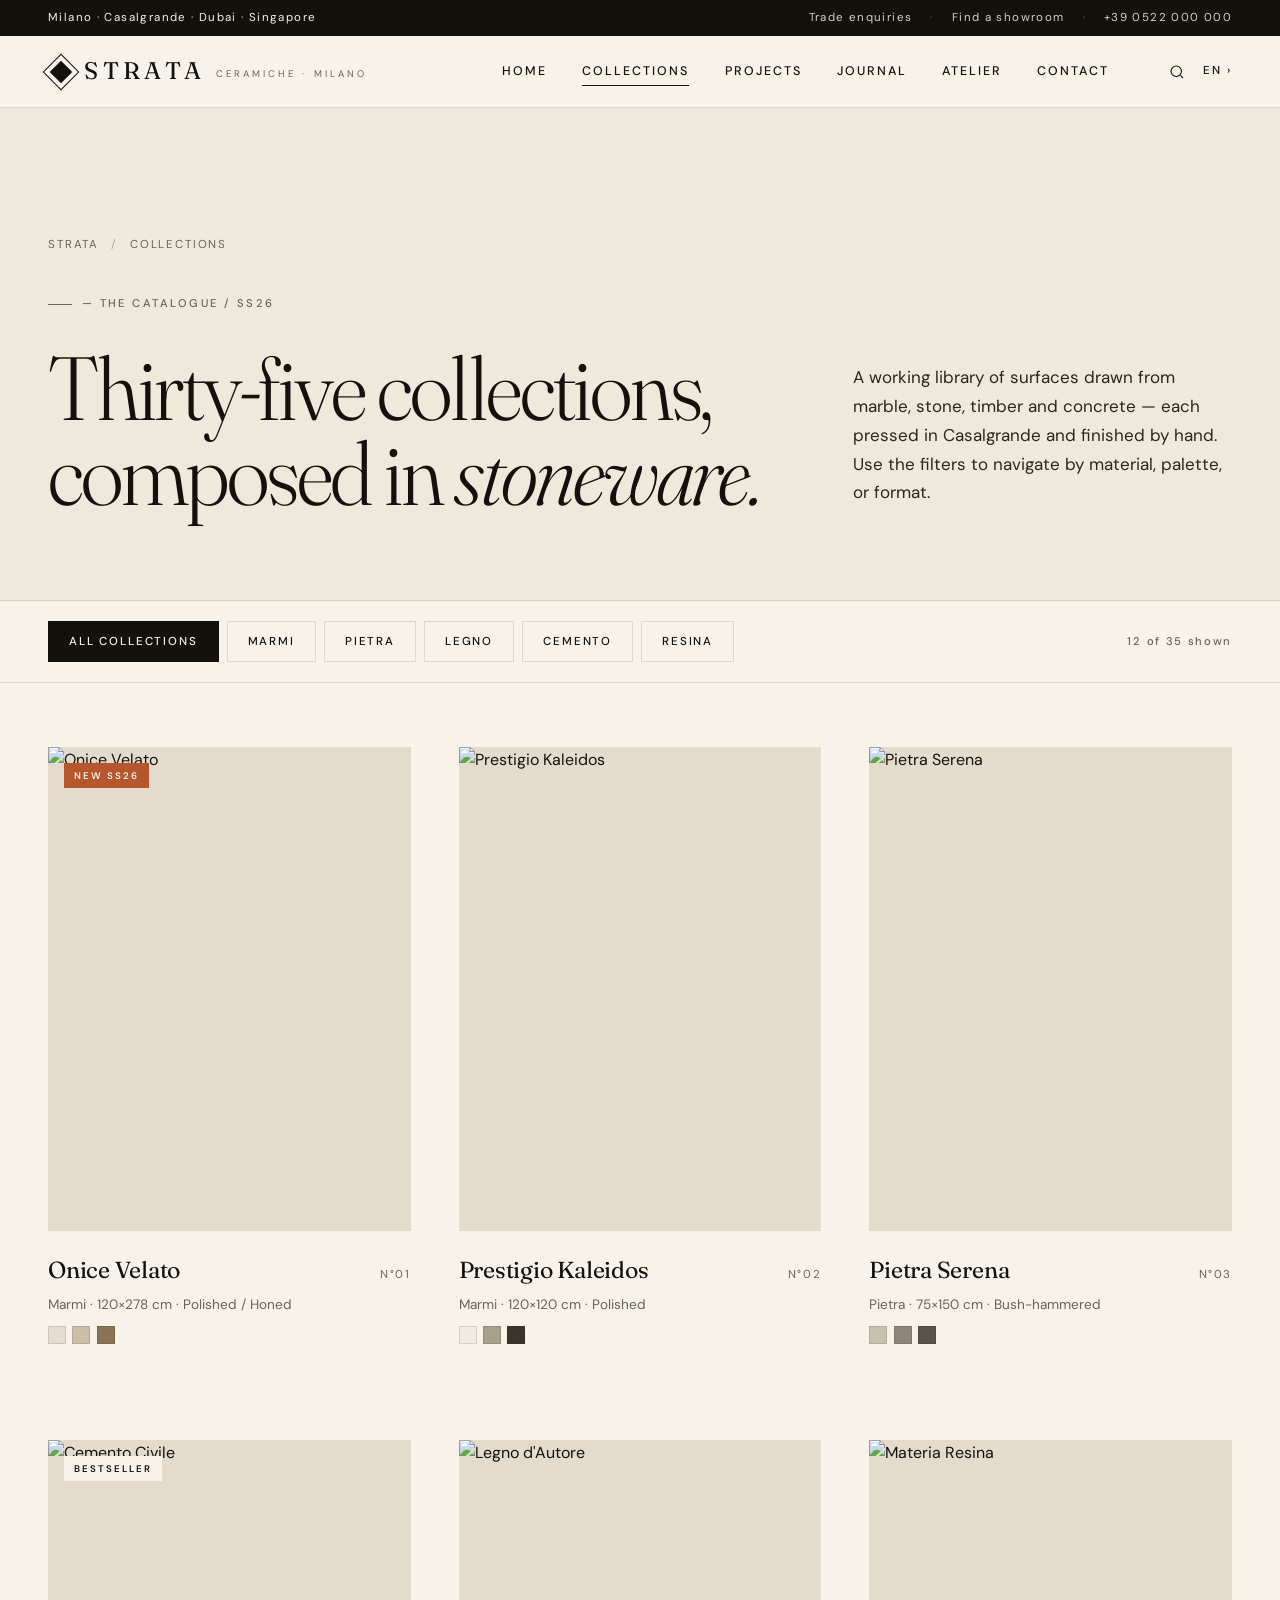
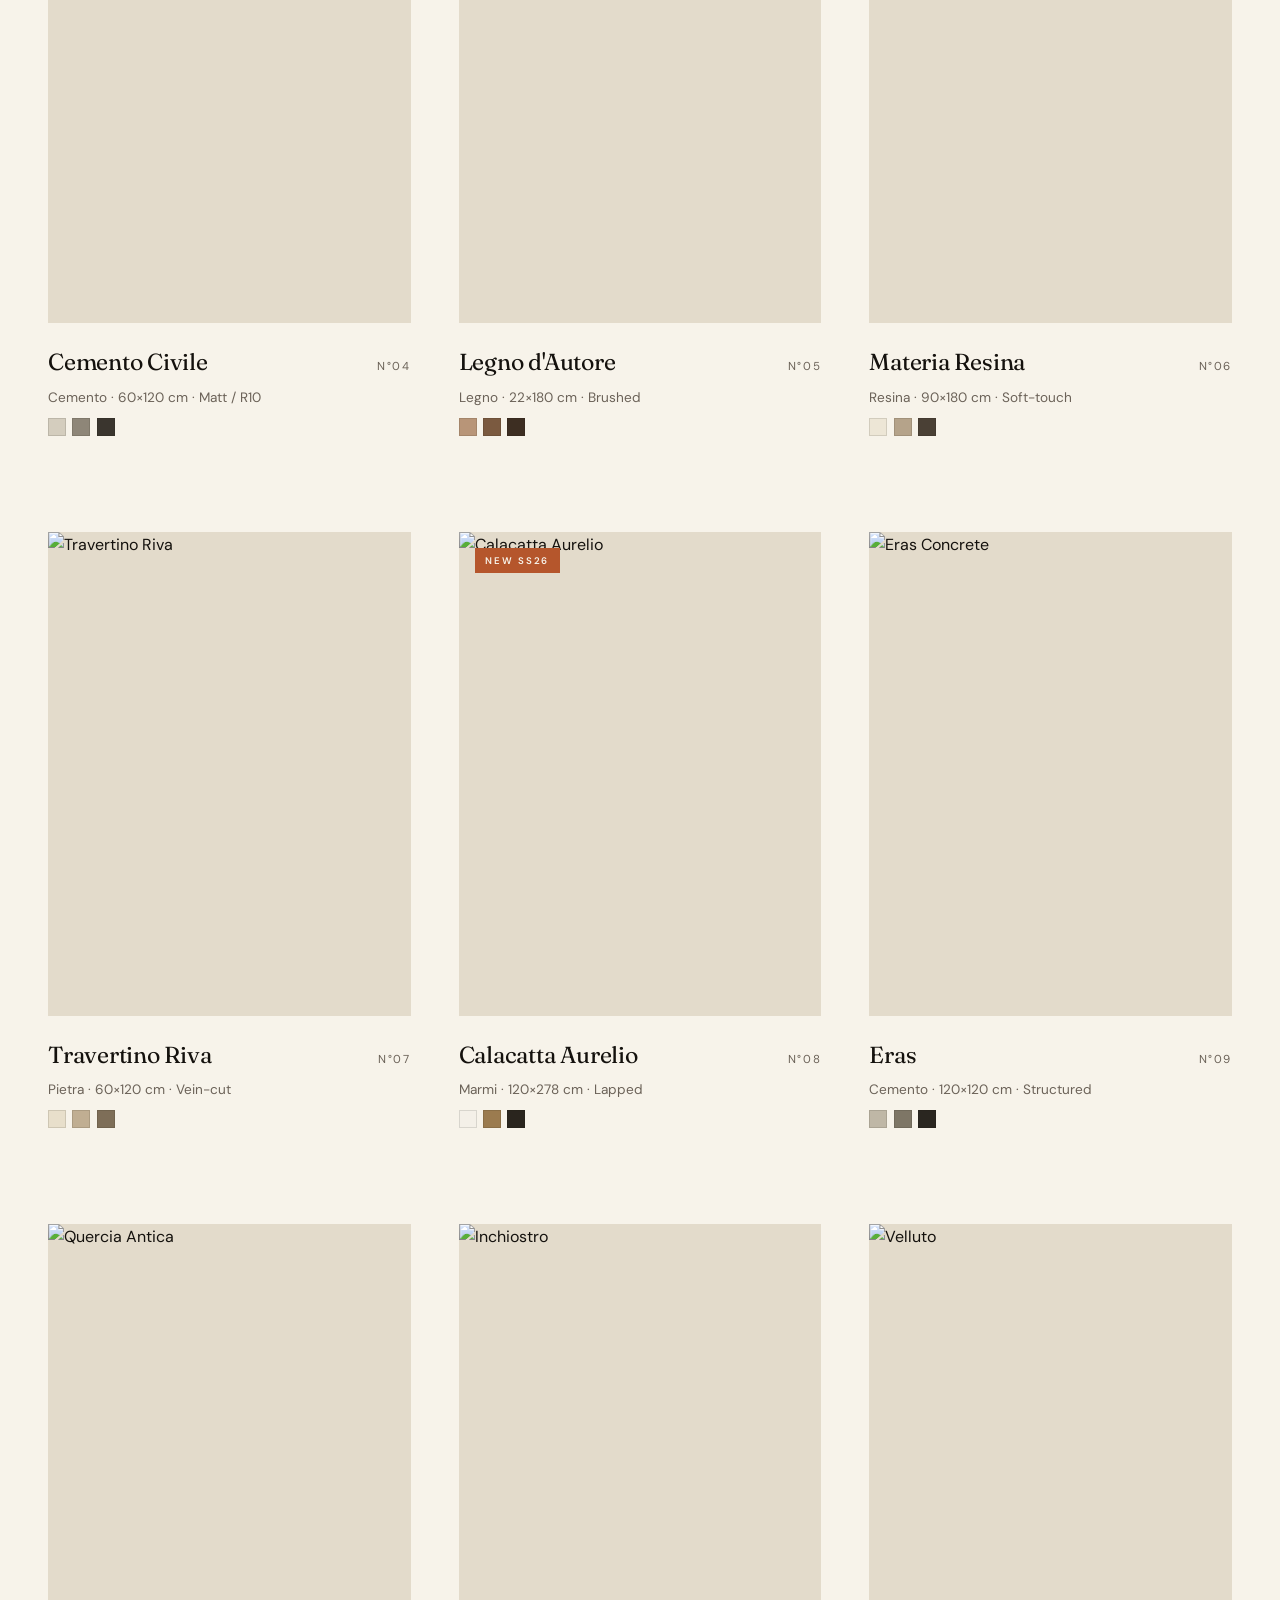
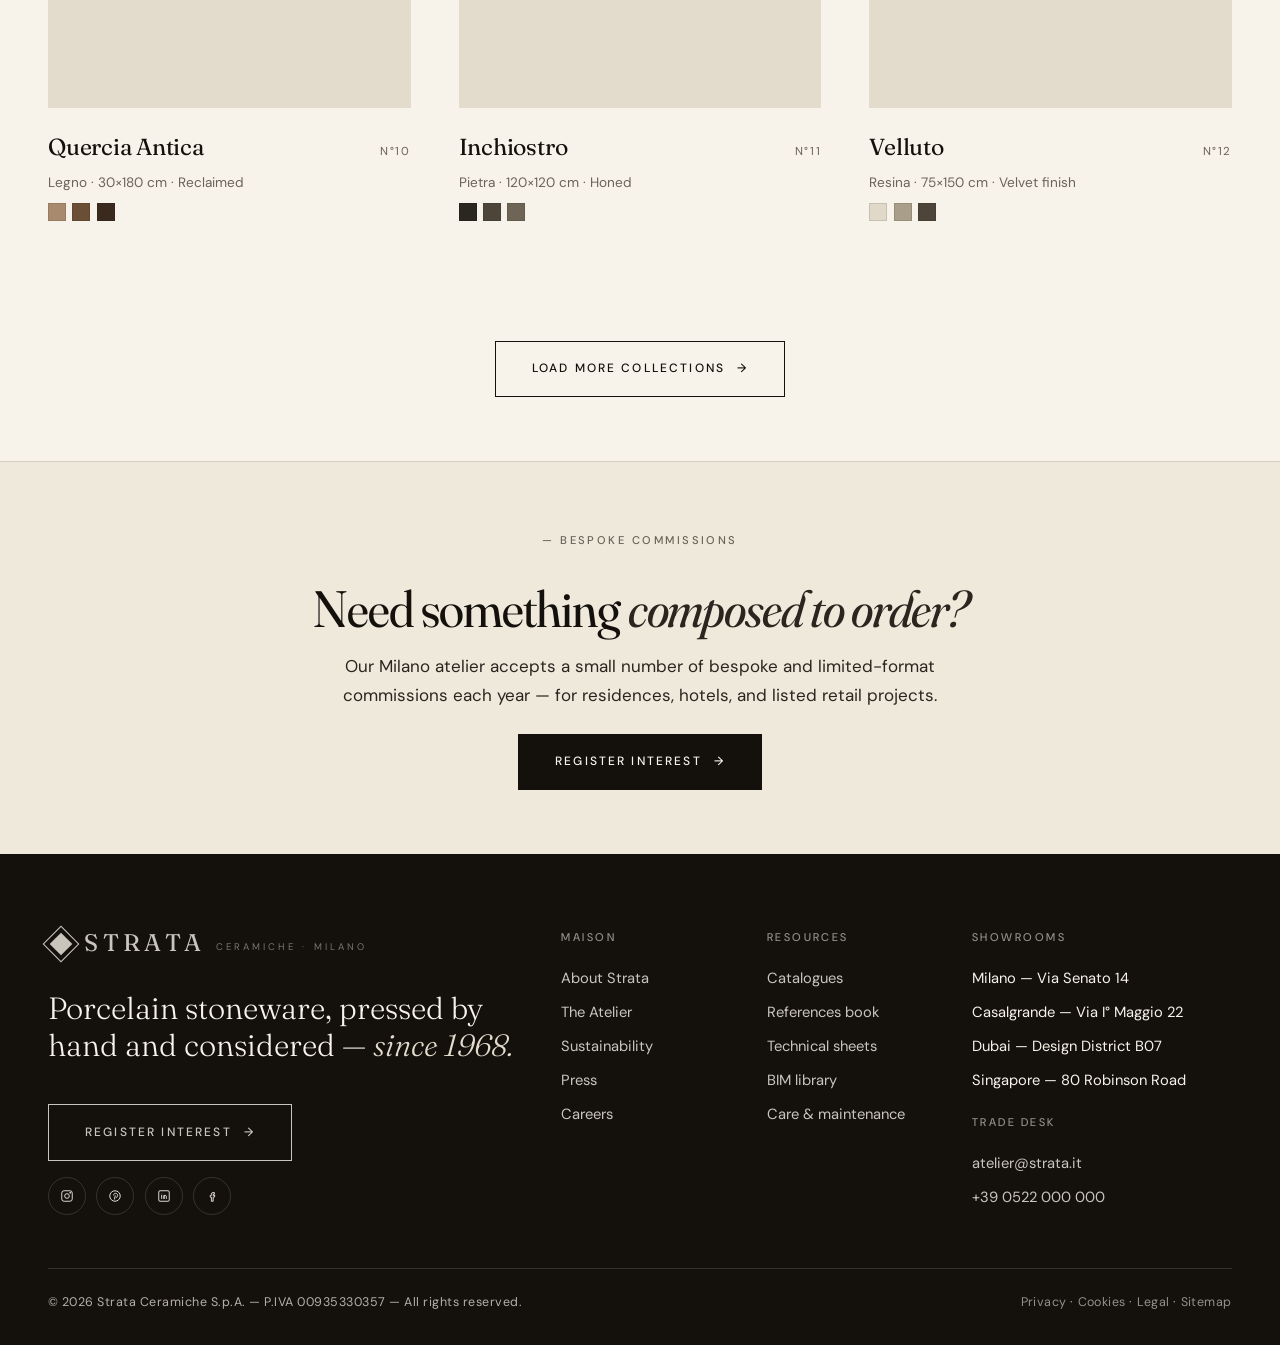
==== collections.html @ 3ece0cee "other assets upload" ====
<!DOCTYPE html>
<html lang="en">
<head>
    <meta charset="UTF-8">
    <meta name="viewport" content="width=device-width, initial-scale=1.0">
    <title>Collections — Strata Ceramiche</title>
    <meta name="description" content="Explore the Strata Ceramiche catalogue — Marmi, Pietra, Legno and Cemento Civile, in formats from 60×120 to 120×278 cm.">

    <link href="https://cdn.jsdelivr.net/npm/bootstrap@5.3.3/dist/css/bootstrap.min.css" rel="stylesheet">

    <link rel="preconnect" href="https://fonts.googleapis.com">
    <link rel="preconnect" href="https://fonts.gstatic.com" crossorigin>
    <link href="https://fonts.googleapis.com/css2?family=Fraunces:ital,opsz,wght@0,9..144,300;0,9..144,400;1,9..144,300;1,9..144,400&family=DM+Sans:wght@400;500;600&display=swap" rel="stylesheet">

    <link rel="stylesheet" href="assets/css/style.css">
</head>
<body>

<!-- ========== UTILITY BAR ========== -->
<div class="utility-bar d-none d-md-block">
    <div class="container-fluid px-4 px-lg-5">
        <div class="d-flex justify-content-between align-items-center">
            <div><span>Milano · Casalgrande · Dubai · Singapore</span></div>
            <div>
                <a href="register.html">Trade enquiries</a>
                <span class="sep">·</span>
                <a href="#">Find a showroom</a>
                <span class="sep">·</span>
                <a href="tel:+390522000000">+39 0522 000 000</a>
            </div>
        </div>
    </div>
</div>

<!-- ========== NAVIGATION ========== -->
<nav class="navbar navbar-strata navbar-expand-lg">
    <div class="container-fluid px-4 px-lg-5">
        <a class="brand-mark navbar-brand" href="index.html">
            <span class="brand-glyph"></span>
            <span class="brand-name">STRATA</span>
            <span class="brand-sub d-none d-sm-inline">Ceramiche · Milano</span>
        </a>
        <button class="navbar-toggler" type="button" data-bs-toggle="collapse" data-bs-target="#mainNav">
            <span class="navbar-toggler-icon"></span>
        </button>
        <div class="collapse navbar-collapse justify-content-end" id="mainNav">
            <ul class="navbar-nav align-items-lg-center">
                <li class="nav-item"><a class="nav-link" href="index.html">Home</a></li>
                <li class="nav-item"><a class="nav-link active" href="collections.html">Collections</a></li>
                <li class="nav-item"><a class="nav-link" href="index.html#projects">Projects</a></li>
                <li class="nav-item"><a class="nav-link" href="index.html#journal">Journal</a></li>
                <li class="nav-item"><a class="nav-link" href="index.html#atelier">Atelier</a></li>
                <li class="nav-item"><a class="nav-link" href="register.html">Contact</a></li>
                <li class="nav-item d-flex align-items-center gap-2 ms-lg-3 ps-lg-3">
                    <button class="nav-icon-btn" aria-label="Search">
                        <svg width="18" height="18" viewBox="0 0 24 24" fill="none" stroke="currentColor" stroke-width="1.5"><circle cx="11" cy="11" r="7"/><path d="m20 20-3.5-3.5"/></svg>
                    </button>
                    <span class="lang-toggle">EN ›</span>
                </li>
            </ul>
        </div>
    </div>
</nav>

<!-- ========== PAGE HERO ========== -->
<section class="page-hero">
    <div class="container-fluid px-4 px-lg-5">

        <ul class="breadcrumb-strata">
            <li><a href="index.html">Strata</a></li>
            <li>Collections</li>
        </ul>

        <div class="row g-4 align-items-end">
            <div class="col-lg-8">
                <span class="eyebrow mb-3 d-inline-flex">— The catalogue / SS26</span>
                <h1 class="h-display mt-3">Thirty-five collections,<br>composed in <em>stoneware.</em></h1>
            </div>
            <div class="col-lg-4">
                <p class="lead-prose">
                    A working library of surfaces drawn from marble, stone, timber and concrete — each pressed in Casalgrande and finished by hand. Use the filters to navigate by material, palette, or format.
                </p>
            </div>
        </div>
    </div>
</section>

<!-- ========== STICKY FILTER BAR ========== -->
<div class="filter-bar">
    <div class="container-fluid px-4 px-lg-5">
        <div class="d-flex align-items-center justify-content-between gap-3 flex-wrap">
            <div class="filter-scroll flex-grow-1">
                <button class="filter-chip active" data-filter="all">All collections</button>
                <button class="filter-chip" data-filter="marmi">Marmi</button>
                <button class="filter-chip" data-filter="pietra">Pietra</button>
                <button class="filter-chip" data-filter="legno">Legno</button>
                <button class="filter-chip" data-filter="cemento">Cemento</button>
                <button class="filter-chip" data-filter="resina">Resina</button>
            </div>
            <span class="meta-num d-none d-md-inline">12 of 35 shown</span>
        </div>
    </div>
</div>

<!-- ========== PRODUCT GRID ========== -->
<section class="section section-tight">
    <div class="container-fluid px-4 px-lg-5">

        <div class="row g-4 g-lg-5">

            <!-- 01 Marmi -->
            <div class="col-md-6 col-lg-4" data-cat="marmi">
                <a href="#" class="product-card reveal">
                    <div class="p-thumb">
                        <span class="p-tag p-tag--terra">New SS26</span>
                        <img src="https://images.unsplash.com/photo-1615874959474-d609969a20ed?auto=format&fit=crop&w=900&q=80" alt="Onice Velato">
                    </div>
                    <div class="p-header">
                        <span class="p-name">Onice Velato</span>
                        <span class="p-num">N°01</span>
                    </div>
                    <p class="p-desc">Marmi · 120×278 cm · Polished / Honed</p>
                    <div class="p-swatches">
                        <span class="p-swatch" style="background:#E5DDD0"></span>
                        <span class="p-swatch" style="background:#C9BFA9"></span>
                        <span class="p-swatch" style="background:#8B7355"></span>
                    </div>
                </a>
            </div>

            <!-- 02 Marmi -->
            <div class="col-md-6 col-lg-4" data-cat="marmi">
                <a href="#" class="product-card reveal">
                    <div class="p-thumb">
                        <img src="https://images.unsplash.com/photo-1604578762246-41134e37f9cc?auto=format&fit=crop&w=900&q=80" alt="Prestigio Kaleidos">
                    </div>
                    <div class="p-header">
                        <span class="p-name">Prestigio Kaleidos</span>
                        <span class="p-num">N°02</span>
                    </div>
                    <p class="p-desc">Marmi · 120×120 cm · Polished</p>
                    <div class="p-swatches">
                        <span class="p-swatch" style="background:#F0EBE0"></span>
                        <span class="p-swatch" style="background:#A89E8E"></span>
                        <span class="p-swatch" style="background:#3B342A"></span>
                    </div>
                </a>
            </div>

            <!-- 03 Pietra -->
            <div class="col-md-6 col-lg-4" data-cat="pietra">
                <a href="#" class="product-card reveal">
                    <div class="p-thumb">
                        <img src="https://images.unsplash.com/photo-1604147706283-d7119b5b822c?auto=format&fit=crop&w=900&q=80" alt="Pietra Serena">
                    </div>
                    <div class="p-header">
                        <span class="p-name">Pietra Serena</span>
                        <span class="p-num">N°03</span>
                    </div>
                    <p class="p-desc">Pietra · 75×150 cm · Bush-hammered</p>
                    <div class="p-swatches">
                        <span class="p-swatch" style="background:#C9C1B0"></span>
                        <span class="p-swatch" style="background:#8E867A"></span>
                        <span class="p-swatch" style="background:#5A5448"></span>
                    </div>
                </a>
            </div>

            <!-- 04 Cemento -->
            <div class="col-md-6 col-lg-4" data-cat="cemento">
                <a href="#" class="product-card reveal">
                    <div class="p-thumb">
                        <span class="p-tag">Bestseller</span>
                        <img src="https://images.unsplash.com/photo-1604147495798-57beb5d6af73?auto=format&fit=crop&w=900&q=80" alt="Cemento Civile">
                    </div>
                    <div class="p-header">
                        <span class="p-name">Cemento Civile</span>
                        <span class="p-num">N°04</span>
                    </div>
                    <p class="p-desc">Cemento · 60×120 cm · Matt / R10</p>
                    <div class="p-swatches">
                        <span class="p-swatch" style="background:#D4CDBE"></span>
                        <span class="p-swatch" style="background:#8E8678"></span>
                        <span class="p-swatch" style="background:#3A352E"></span>
                    </div>
                </a>
            </div>

            <!-- 05 Legno -->
            <div class="col-md-6 col-lg-4" data-cat="legno">
                <a href="#" class="product-card reveal">
                    <div class="p-thumb">
                        <img src="https://images.unsplash.com/photo-1565538810643-b5bdb714032a?auto=format&fit=crop&w=900&q=80" alt="Legno d'Autore">
                    </div>
                    <div class="p-header">
                        <span class="p-name">Legno d'Autore</span>
                        <span class="p-num">N°05</span>
                    </div>
                    <p class="p-desc">Legno · 22×180 cm · Brushed</p>
                    <div class="p-swatches">
                        <span class="p-swatch" style="background:#B89578"></span>
                        <span class="p-swatch" style="background:#7B5A40"></span>
                        <span class="p-swatch" style="background:#3D2E22"></span>
                    </div>
                </a>
            </div>

            <!-- 06 Resina -->
            <div class="col-md-6 col-lg-4" data-cat="resina">
                <a href="#" class="product-card reveal">
                    <div class="p-thumb">
                        <img src="https://images.unsplash.com/photo-1600210492493-0946911123ea?auto=format&fit=crop&w=900&q=80" alt="Materia Resina">
                    </div>
                    <div class="p-header">
                        <span class="p-name">Materia Resina</span>
                        <span class="p-num">N°06</span>
                    </div>
                    <p class="p-desc">Resina · 90×180 cm · Soft-touch</p>
                    <div class="p-swatches">
                        <span class="p-swatch" style="background:#EDE6D6"></span>
                        <span class="p-swatch" style="background:#B5A38A"></span>
                        <span class="p-swatch" style="background:#4A4035"></span>
                    </div>
                </a>
            </div>

            <!-- 07 Pietra -->
            <div class="col-md-6 col-lg-4" data-cat="pietra">
                <a href="#" class="product-card reveal">
                    <div class="p-thumb">
                        <img src="https://images.unsplash.com/photo-1600585154340-be6161a56a0c?auto=format&fit=crop&w=900&q=80" alt="Travertino Riva">
                    </div>
                    <div class="p-header">
                        <span class="p-name">Travertino Riva</span>
                        <span class="p-num">N°07</span>
                    </div>
                    <p class="p-desc">Pietra · 60×120 cm · Vein-cut</p>
                    <div class="p-swatches">
                        <span class="p-swatch" style="background:#E8DFCB"></span>
                        <span class="p-swatch" style="background:#C0AE92"></span>
                        <span class="p-swatch" style="background:#7E6E58"></span>
                    </div>
                </a>
            </div>

            <!-- 08 Marmi -->
            <div class="col-md-6 col-lg-4" data-cat="marmi">
                <a href="#" class="product-card reveal">
                    <div class="p-thumb">
                        <span class="p-tag p-tag--terra">New SS26</span>
                        <img src="https://images.unsplash.com/photo-1600566753086-00f18fe6ba68?auto=format&fit=crop&w=900&q=80" alt="Calacatta Aurelio">
                    </div>
                    <div class="p-header">
                        <span class="p-name">Calacatta Aurelio</span>
                        <span class="p-num">N°08</span>
                    </div>
                    <p class="p-desc">Marmi · 120×278 cm · Lapped</p>
                    <div class="p-swatches">
                        <span class="p-swatch" style="background:#F4F0E8"></span>
                        <span class="p-swatch" style="background:#9B7B4F"></span>
                        <span class="p-swatch" style="background:#2A251E"></span>
                    </div>
                </a>
            </div>

            <!-- 09 Cemento -->
            <div class="col-md-6 col-lg-4" data-cat="cemento">
                <a href="#" class="product-card reveal">
                    <div class="p-thumb">
                        <img src="https://images.unsplash.com/photo-1600607687939-ce8a6c25118c?auto=format&fit=crop&w=900&q=80" alt="Eras Concrete">
                    </div>
                    <div class="p-header">
                        <span class="p-name">Eras</span>
                        <span class="p-num">N°09</span>
                    </div>
                    <p class="p-desc">Cemento · 120×120 cm · Structured</p>
                    <div class="p-swatches">
                        <span class="p-swatch" style="background:#BFB7A6"></span>
                        <span class="p-swatch" style="background:#7E7666"></span>
                        <span class="p-swatch" style="background:#2A2620"></span>
                    </div>
                </a>
            </div>

            <!-- 10 Legno -->
            <div class="col-md-6 col-lg-4" data-cat="legno">
                <a href="#" class="product-card reveal">
                    <div class="p-thumb">
                        <img src="https://images.unsplash.com/photo-1582268611958-ebfd161ef9cf?auto=format&fit=crop&w=900&q=80" alt="Quercia Antica">
                    </div>
                    <div class="p-header">
                        <span class="p-name">Quercia Antica</span>
                        <span class="p-num">N°10</span>
                    </div>
                    <p class="p-desc">Legno · 30×180 cm · Reclaimed</p>
                    <div class="p-swatches">
                        <span class="p-swatch" style="background:#A88B6F"></span>
                        <span class="p-swatch" style="background:#6B4E36"></span>
                        <span class="p-swatch" style="background:#3A2A1E"></span>
                    </div>
                </a>
            </div>

            <!-- 11 Pietra -->
            <div class="col-md-6 col-lg-4" data-cat="pietra">
                <a href="#" class="product-card reveal">
                    <div class="p-thumb">
                        <img src="https://images.unsplash.com/photo-1615873968403-89e068629265?auto=format&fit=crop&w=900&q=80" alt="Inchiostro">
                    </div>
                    <div class="p-header">
                        <span class="p-name">Inchiostro</span>
                        <span class="p-num">N°11</span>
                    </div>
                    <p class="p-desc">Pietra · 120×120 cm · Honed</p>
                    <div class="p-swatches">
                        <span class="p-swatch" style="background:#2A2620"></span>
                        <span class="p-swatch" style="background:#4D453A"></span>
                        <span class="p-swatch" style="background:#6F6557"></span>
                    </div>
                </a>
            </div>

            <!-- 12 Resina -->
            <div class="col-md-6 col-lg-4" data-cat="resina">
                <a href="#" class="product-card reveal">
                    <div class="p-thumb">
                        <img src="https://images.unsplash.com/photo-1600210491892-03d54c0aaf87?auto=format&fit=crop&w=900&q=80" alt="Velluto">
                    </div>
                    <div class="p-header">
                        <span class="p-name">Velluto</span>
                        <span class="p-num">N°12</span>
                    </div>
                    <p class="p-desc">Resina · 75×150 cm · Velvet finish</p>
                    <div class="p-swatches">
                        <span class="p-swatch" style="background:#E0D8C8"></span>
                        <span class="p-swatch" style="background:#A89E8A"></span>
                        <span class="p-swatch" style="background:#4D453A"></span>
                    </div>
                </a>
            </div>

        </div>

        <div class="text-center mt-5 pt-4">
            <button class="btn-strata btn-strata--outline">Load more collections <span>→</span></button>
        </div>
    </div>
</section>

<!-- ========== CTA BANNER ========== -->
<section class="cta-banner">
    <div class="container-fluid px-4 px-lg-5">
        <div class="row justify-content-center">
            <div class="col-lg-7 text-center reveal">
                <span class="eyebrow no-line mb-3 d-inline-flex">— Bespoke commissions</span>
                <h2 class="h-section mt-3 mb-3">Need something <em>composed to order?</em></h2>
                <p class="lead-prose mx-auto mb-4">Our Milano atelier accepts a small number of bespoke and limited-format commissions each year — for residences, hotels, and listed retail projects.</p>
                <a href="register.html" class="btn-strata">Register interest <span>→</span></a>
            </div>
        </div>
    </div>
</section>

<!-- ========== FOOTER (shared) ========== -->
<footer class="site-footer">
    <div class="container-fluid px-4 px-lg-5">
        <div class="row g-5">

            <div class="col-lg-5">
                <div class="footer-brand">
                    <a class="brand-mark" href="index.html">
                        <span class="brand-glyph"></span>
                        <span class="brand-name">STRATA</span>
                        <span class="brand-sub">Ceramiche · Milano</span>
                    </a>
                </div>
                <p class="footer-statement">Porcelain stoneware, pressed by hand and considered — <em>since 1968.</em></p>
                <a href="register.html" class="btn-strata" style="border-color: var(--paper); background: transparent; color: var(--paper);">Register Interest <span>→</span></a>
                <div class="social-row">
                    <a href="#" aria-label="Instagram"><svg viewBox="0 0 24 24" fill="none" stroke="currentColor" stroke-width="1.5"><rect x="3" y="3" width="18" height="18" rx="4"/><circle cx="12" cy="12" r="4"/><circle cx="17.5" cy="6.5" r="0.8" fill="currentColor"/></svg></a>
                    <a href="#" aria-label="Pinterest"><svg viewBox="0 0 24 24" fill="none" stroke="currentColor" stroke-width="1.5"><circle cx="12" cy="12" r="9"/><path d="M11 18l1.5-7M9.5 11c0-2 1.5-3.5 3.5-3.5s3.5 1.5 3.5 3.5-1.5 3.5-3 3.5"/></svg></a>
                    <a href="#" aria-label="LinkedIn"><svg viewBox="0 0 24 24" fill="none" stroke="currentColor" stroke-width="1.5"><rect x="3" y="3" width="18" height="18" rx="2"/><path d="M8 10v7M8 7v.5M12 17v-4a2 2 0 0 1 4 0v4M12 10v7"/></svg></a>
                    <a href="#" aria-label="Facebook"><svg viewBox="0 0 24 24" fill="none" stroke="currentColor" stroke-width="1.5"><path d="M14 9h2V6h-2a3 3 0 0 0-3 3v2H9v3h2v7h3v-7h2l1-3h-3V9.5A.5.5 0 0 1 14.5 9H14z"/></svg></a>
                </div>
            </div>

            <div class="col-6 col-lg-2">
                <h6>Maison</h6>
                <ul>
                    <li><a href="#">About Strata</a></li>
                    <li><a href="#">The Atelier</a></li>
                    <li><a href="#">Sustainability</a></li>
                    <li><a href="#">Press</a></li>
                    <li><a href="#">Careers</a></li>
                </ul>
            </div>

            <div class="col-6 col-lg-2">
                <h6>Resources</h6>
                <ul>
                    <li><a href="#">Catalogues</a></li>
                    <li><a href="#">References book</a></li>
                    <li><a href="#">Technical sheets</a></li>
                    <li><a href="#">BIM library</a></li>
                    <li><a href="#">Care &amp; maintenance</a></li>
                </ul>
            </div>

            <div class="col-lg-3">
                <h6>Showrooms</h6>
                <ul>
                    <li>Milano — Via Senato 14</li>
                    <li>Casalgrande — Via I° Maggio 22</li>
                    <li>Dubai — Design District B07</li>
                    <li>Singapore — 80 Robinson Road</li>
                </ul>
                <h6 class="mt-4">Trade desk</h6>
                <ul>
                    <li><a href="mailto:atelier@strata.it">atelier@strata.it</a></li>
                    <li><a href="tel:+390522000000">+39 0522 000 000</a></li>
                </ul>
            </div>
        </div>

        <div class="footer-divider"></div>

        <div class="footer-bottom">
            <div>© <span id="year"></span> Strata Ceramiche S.p.A. — P.IVA 00935330357 — All rights reserved.</div>
            <div><a href="#">Privacy</a> · <a href="#">Cookies</a> · <a href="#">Legal</a> · <a href="#">Sitemap</a></div>
        </div>
    </div>
</footer>

<script src="https://cdn.jsdelivr.net/npm/bootstrap@5.3.3/dist/js/bootstrap.bundle.min.js"></script>
<script src="assets/js/script.js"></script>
</body>
</html>
---- assets/css/style.css ----
/* =========================================================
   STRATA CERAMICHE — Custom Design System
   Layered on top of Bootstrap 5.3.3
   ========================================================= */

:root {
    /* Palette — warm paper / deep ink / single terracotta */
    --ink:        #14110D;
    --ink-soft:   #2A251E;
    --ink-mute:   #6B6258;
    --paper:      #F7F3EA;
    --paper-2:    #EFE9DC;
    --stone:      #E3DBCB;
    --terra:      #B5562C;
    --bronze:     #8A6E47;
    --white:      #FFFFFF;
    --line:       rgba(20, 17, 13, 0.12);
    --line-soft:  rgba(20, 17, 13, 0.06);
    --line-dark:  rgba(247, 243, 234, 0.14);

    /* Type */
    --font-display: 'Fraunces', 'Cormorant Garamond', Georgia, serif;
    --font-body:    'DM Sans', system-ui, -apple-system, sans-serif;

    /* Spacing scale */
    --space-section: clamp(4rem, 8vw, 8rem);
}

/* -------------------------------------------------------
   Base
   ------------------------------------------------------- */
*,
*::before,
*::after { box-sizing: border-box; }

html { scroll-behavior: smooth; }

body {
    font-family: var(--font-body);
    font-size: 16px;
    font-weight: 400;
    line-height: 1.6;
    color: var(--ink);
    background-color: var(--paper);
    -webkit-font-smoothing: antialiased;
    -moz-osx-font-smoothing: grayscale;
    overflow-x: hidden;
}

::selection {
    background: var(--ink);
    color: var(--paper);
}

img { max-width: 100%; height: auto; display: block; }

a {
    color: var(--ink);
    text-decoration: none;
    transition: color 0.3s ease, opacity 0.3s ease;
}

a:hover { color: var(--terra); }

/* -------------------------------------------------------
   Typography
   ------------------------------------------------------- */
h1, h2, h3, h4, h5, h6,
.display-serif {
    font-family: var(--font-display);
    font-weight: 400;
    letter-spacing: -0.015em;
    line-height: 1.08;
    color: var(--ink);
    font-variation-settings: 'opsz' 144, 'SOFT' 30;
}

.h-display {
    font-family: var(--font-display);
    font-size: clamp(2.75rem, 7vw, 6rem);
    line-height: 0.95;
    letter-spacing: -0.025em;
    font-weight: 300;
}

.h-display em {
    font-style: italic;
    font-weight: 300;
    color: var(--ink);
}

.h-section {
    font-family: var(--font-display);
    font-size: clamp(2rem, 4vw, 3.5rem);
    line-height: 1.05;
    letter-spacing: -0.02em;
    font-weight: 400;
    margin: 0;
}

.h-section em {
    font-style: italic;
    color: var(--ink-soft);
}

.eyebrow {
    font-family: var(--font-body);
    font-size: 0.7rem;
    font-weight: 500;
    letter-spacing: 0.22em;
    text-transform: uppercase;
    color: var(--ink-mute);
    display: inline-flex;
    align-items: center;
    gap: 0.6rem;
}

.eyebrow::before {
    content: "";
    display: inline-block;
    width: 24px;
    height: 1px;
    background: var(--ink-mute);
}

.eyebrow.no-line::before { display: none; }

.meta-num {
    font-family: var(--font-body);
    font-size: 0.7rem;
    font-weight: 500;
    letter-spacing: 0.15em;
    color: var(--ink-mute);
}

.lead-prose {
    font-family: var(--font-body);
    font-size: 1.0625rem;
    line-height: 1.7;
    color: var(--ink-soft);
    max-width: 56ch;
}

/* -------------------------------------------------------
   Links & arrow-link components
   ------------------------------------------------------- */
.link-arrow {
    display: inline-flex;
    align-items: center;
    gap: 0.65rem;
    font-size: 0.8rem;
    font-weight: 500;
    letter-spacing: 0.12em;
    text-transform: uppercase;
    color: var(--ink);
    padding-bottom: 0.4rem;
    border-bottom: 1px solid var(--ink);
    transition: gap 0.3s ease, color 0.3s ease, border-color 0.3s ease;
}

.link-arrow .arrow {
    display: inline-block;
    transition: transform 0.3s ease;
    line-height: 1;
}

.link-arrow:hover {
    gap: 1rem;
    color: var(--terra);
    border-bottom-color: var(--terra);
}

.link-arrow:hover .arrow { transform: translateX(4px); }

.link-arrow--light {
    color: var(--paper);
    border-bottom-color: var(--paper);
}

.link-arrow--light:hover {
    color: var(--paper);
    border-bottom-color: var(--terra);
}

/* Buttons */
.btn-strata {
    display: inline-flex;
    align-items: center;
    gap: 0.75rem;
    padding: 1.1rem 2.25rem;
    font-family: var(--font-body);
    font-size: 0.75rem;
    font-weight: 500;
    letter-spacing: 0.18em;
    text-transform: uppercase;
    border: 1px solid var(--ink);
    background: var(--ink);
    color: var(--paper);
    border-radius: 0;
    transition: all 0.35s cubic-bezier(0.2, 0.8, 0.2, 1);
    cursor: pointer;
}

.btn-strata:hover {
    background: var(--terra);
    border-color: var(--terra);
    color: var(--paper);
    transform: translateY(-2px);
}

.btn-strata--outline {
    background: transparent;
    color: var(--ink);
}

.btn-strata--outline:hover {
    background: var(--ink);
    color: var(--paper);
}

/* -------------------------------------------------------
   Utility bar (top thin row)
   ------------------------------------------------------- */
.utility-bar {
    background: var(--ink);
    color: var(--paper);
    font-size: 0.72rem;
    letter-spacing: 0.12em;
    padding: 0.55rem 0;
}

.utility-bar a { color: var(--paper); opacity: 0.85; }
.utility-bar a:hover { opacity: 1; color: var(--terra); }
.utility-bar .sep { opacity: 0.35; margin: 0 0.85rem; }

/* -------------------------------------------------------
   Navigation
   ------------------------------------------------------- */
.navbar-strata {
    background: var(--paper);
    border-bottom: 1px solid var(--line);
    padding: 1.1rem 0;
    position: sticky;
    top: 0;
    z-index: 1030;
    transition: box-shadow 0.3s ease, padding 0.3s ease;
}

.navbar-strata.scrolled {
    box-shadow: 0 1px 0 var(--line);
}

.brand-mark {
    display: inline-flex;
    align-items: baseline;
    gap: 0.65rem;
    color: var(--ink);
}

.brand-mark .brand-glyph {
    width: 26px; height: 26px;
    border: 1.5px solid var(--ink);
    transform: rotate(45deg);
    position: relative;
    align-self: center;
    flex-shrink: 0;
}

.brand-mark .brand-glyph::after {
    content: "";
    position: absolute;
    inset: 4px;
    background: var(--ink);
}

.brand-mark .brand-name {
    font-family: var(--font-display);
    font-size: 1.5rem;
    font-weight: 400;
    letter-spacing: 0.18em;
    line-height: 1;
}

.brand-mark .brand-sub {
    font-family: var(--font-body);
    font-size: 0.6rem;
    letter-spacing: 0.32em;
    color: var(--ink-mute);
    text-transform: uppercase;
    align-self: end;
    padding-bottom: 3px;
}

.navbar-strata .nav-link {
    font-family: var(--font-body);
    font-size: 0.78rem;
    font-weight: 500;
    letter-spacing: 0.16em;
    text-transform: uppercase;
    color: var(--ink);
    padding: 0.5rem 1.1rem !important;
    position: relative;
}

.navbar-strata .nav-link::after {
    content: "";
    position: absolute;
    left: 1.1rem; right: 1.1rem;
    bottom: 0.25rem;
    height: 1px;
    background: var(--ink);
    transform: scaleX(0);
    transform-origin: left;
    transition: transform 0.3s ease;
}

.navbar-strata .nav-link:hover,
.navbar-strata .nav-link.active { color: var(--ink); }

.navbar-strata .nav-link:hover::after,
.navbar-strata .nav-link.active::after { transform: scaleX(1); }

.nav-icon-btn {
    width: 36px; height: 36px;
    display: inline-flex;
    align-items: center;
    justify-content: center;
    background: transparent;
    border: none;
    color: var(--ink);
    transition: color 0.2s ease;
}

.nav-icon-btn:hover { color: var(--terra); }

.lang-toggle {
    font-size: 0.72rem;
    font-weight: 500;
    letter-spacing: 0.18em;
    text-transform: uppercase;
}

/* Hamburger (mobile) */
.navbar-toggler {
    border: 1px solid var(--ink);
    border-radius: 0;
    padding: 0.45rem 0.7rem;
}

.navbar-toggler:focus { box-shadow: none; }

.navbar-toggler-icon {
    background-image: url("data:image/svg+xml,%3Csvg xmlns='http://www.w3.org/2000/svg' viewBox='0 0 30 30'%3E%3Cpath stroke='%2314110D' stroke-linecap='square' stroke-miterlimit='10' stroke-width='1.5' d='M4 7h22M4 15h22M4 23h22'/%3E%3C/svg%3E");
}

/* -------------------------------------------------------
   Hero / Carousel
   ------------------------------------------------------- */
.hero-carousel { position: relative; background: var(--ink); }

.hero-carousel .carousel-item {
    height: clamp(520px, 78vh, 820px);
    position: relative;
}

.hero-img {
    position: absolute; inset: 0;
    width: 100%; height: 100%;
    object-fit: cover;
}

.hero-overlay {
    position: absolute; inset: 0;
    background: linear-gradient(
        180deg,
        rgba(20,17,13,0.05) 0%,
        rgba(20,17,13,0.0) 40%,
        rgba(20,17,13,0.45) 100%
    );
    pointer-events: none;
}

.hero-content {
    position: absolute;
    left: clamp(1.25rem, 5vw, 5rem);
    right: clamp(1.25rem, 5vw, 5rem);
    bottom: clamp(2.5rem, 6vw, 5rem);
    color: var(--paper);
    z-index: 2;
}

.hero-content .eyebrow {
    color: var(--paper);
    opacity: 0.85;
}

.hero-content .eyebrow::before { background: var(--paper); }

.hero-content .h-display {
    color: var(--paper);
    margin: 0.75rem 0 1.25rem;
    max-width: 16ch;
}

.hero-content .hero-meta {
    display: flex;
    flex-wrap: wrap;
    gap: 1.5rem 2.5rem;
    margin-top: 2rem;
    align-items: flex-end;
}

.hero-meta-item {
    font-size: 0.72rem;
    letter-spacing: 0.18em;
    text-transform: uppercase;
    opacity: 0.8;
    color: var(--paper);
}

.hero-meta-item strong {
    display: block;
    font-family: var(--font-display);
    font-size: 1rem;
    font-weight: 400;
    letter-spacing: 0.04em;
    text-transform: none;
    margin-top: 0.25rem;
    color: var(--paper);
    opacity: 1;
}

/* Carousel controls */
.hero-carousel .carousel-indicators {
    margin-bottom: 1.75rem;
    justify-content: flex-start;
    left: clamp(1.25rem, 5vw, 5rem);
    right: auto;
    gap: 0.5rem;
}

.hero-carousel .carousel-indicators [data-bs-target] {
    width: 32px;
    height: 2px;
    background-color: rgba(247, 243, 234, 0.4);
    border: none;
    opacity: 1;
    transition: background-color 0.3s ease, width 0.3s ease;
    border-radius: 0;
}

.hero-carousel .carousel-indicators .active {
    background-color: var(--paper);
    width: 48px;
}

.hero-carousel .carousel-control-prev,
.hero-carousel .carousel-control-next {
    width: 5%;
    opacity: 0;
    transition: opacity 0.3s ease;
}

.hero-carousel:hover .carousel-control-prev,
.hero-carousel:hover .carousel-control-next { opacity: 0.7; }

/* -------------------------------------------------------
   Section base
   ------------------------------------------------------- */
.section {
    padding-top: var(--space-section);
    padding-bottom: var(--space-section);
}

.section-tight {
    padding-top: clamp(3rem, 5vw, 5rem);
    padding-bottom: clamp(3rem, 5vw, 5rem);
}

.section-head {
    display: flex;
    justify-content: space-between;
    align-items: flex-end;
    gap: 2rem;
    margin-bottom: clamp(2rem, 4vw, 4rem);
    flex-wrap: wrap;
}

.section-head .head-left { max-width: 720px; }

/* -------------------------------------------------------
   Collections category grid (4-up)
   ------------------------------------------------------- */
.cat-card {
    display: block;
    color: var(--ink);
    position: relative;
}

.cat-card .cat-thumb {
    aspect-ratio: 4 / 5;
    overflow: hidden;
    background: var(--stone);
    margin-bottom: 1.1rem;
    position: relative;
}

.cat-card .cat-thumb img {
    width: 100%; height: 100%;
    object-fit: cover;
    transition: transform 0.9s cubic-bezier(0.2, 0.8, 0.2, 1);
}

.cat-card:hover .cat-thumb img { transform: scale(1.06); }

.cat-card .cat-meta {
    display: flex;
    justify-content: space-between;
    align-items: baseline;
    padding-bottom: 0.85rem;
    border-bottom: 1px solid var(--line);
    transition: border-color 0.3s ease;
}

.cat-card:hover .cat-meta { border-bottom-color: var(--ink); }

.cat-card .cat-name {
    font-family: var(--font-display);
    font-size: 1.4rem;
    font-weight: 400;
    letter-spacing: -0.01em;
    color: var(--ink);
}

.cat-card .cat-arrow {
    font-size: 1.1rem;
    color: var(--ink);
    transition: transform 0.3s ease;
}

.cat-card:hover .cat-arrow { transform: translate(3px, -3px); }

/* -------------------------------------------------------
   Featured Collection (dark spotlight)
   ------------------------------------------------------- */
.spotlight {
    background: var(--ink);
    color: var(--paper);
    padding: clamp(3rem, 6vw, 6rem) 0;
    position: relative;
    overflow: hidden;
}

.spotlight .spotlight-label {
    display: inline-block;
    padding: 0.4rem 0.85rem;
    background: var(--paper);
    color: var(--ink);
    font-size: 0.65rem;
    letter-spacing: 0.25em;
    font-weight: 600;
    text-transform: uppercase;
    margin-bottom: 1.5rem;
}

.spotlight .h-display { color: var(--paper); }
.spotlight .h-display em { color: var(--stone); }

.spotlight-prose {
    color: rgba(247, 243, 234, 0.78);
    max-width: 50ch;
    margin-top: 1.25rem;
}

.spotlight-img {
    aspect-ratio: 4 / 5;
    overflow: hidden;
    background: var(--ink-soft);
}

.spotlight-img img {
    width: 100%; height: 100%; object-fit: cover;
}

.spotlight-meta {
    display: flex;
    gap: 2rem;
    margin-top: 2rem;
    padding-top: 1.5rem;
    border-top: 1px solid var(--line-dark);
    flex-wrap: wrap;
}

.spotlight-meta div { font-size: 0.78rem; letter-spacing: 0.06em; }
.spotlight-meta .label {
    text-transform: uppercase;
    letter-spacing: 0.2em;
    font-size: 0.65rem;
    opacity: 0.6;
    margin-bottom: 0.3rem;
}

/* -------------------------------------------------------
   Editorial / Journal cards (3-up)
   ------------------------------------------------------- */
.journal-card {
    color: var(--ink);
    display: block;
}

.journal-card .j-thumb {
    aspect-ratio: 5 / 4;
    overflow: hidden;
    margin-bottom: 1.5rem;
    background: var(--stone);
}

.journal-card .j-thumb img {
    width: 100%; height: 100%; object-fit: cover;
    transition: transform 0.9s cubic-bezier(0.2, 0.8, 0.2, 1);
}

.journal-card:hover .j-thumb img { transform: scale(1.06); }

.journal-card .j-meta {
    display: flex;
    gap: 1.5rem;
    font-size: 0.7rem;
    letter-spacing: 0.18em;
    text-transform: uppercase;
    color: var(--ink-mute);
    margin-bottom: 0.75rem;
}

.journal-card .j-title {
    font-family: var(--font-display);
    font-size: 1.45rem;
    line-height: 1.2;
    color: var(--ink);
    margin-bottom: 0.65rem;
    letter-spacing: -0.01em;
}

.journal-card .j-excerpt {
    color: var(--ink-mute);
    font-size: 0.95rem;
    line-height: 1.6;
    max-width: 38ch;
}

/* -------------------------------------------------------
   Inspirational full-bleed
   ------------------------------------------------------- */
.inspire {
    position: relative;
    overflow: hidden;
    background: var(--ink);
}

.inspire-img {
    width: 100%;
    height: clamp(440px, 72vh, 720px);
    object-fit: cover;
    display: block;
}

.inspire-overlay {
    position: absolute; inset: 0;
    background: linear-gradient(180deg, rgba(0,0,0,0.0) 50%, rgba(20,17,13,0.55) 100%);
    pointer-events: none;
}

.inspire-tag {
    position: absolute;
    top: clamp(1.5rem, 3vw, 2.5rem);
    left: clamp(1.5rem, 3vw, 2.5rem);
    padding: 0.45rem 1rem;
    background: var(--paper);
    color: var(--ink);
    font-size: 0.65rem;
    letter-spacing: 0.25em;
    font-weight: 600;
    text-transform: uppercase;
    z-index: 2;
}

.inspire-content {
    position: absolute;
    left: clamp(1.5rem, 3vw, 2.5rem);
    bottom: clamp(2rem, 4vw, 3.5rem);
    color: var(--paper);
    z-index: 2;
    max-width: 600px;
}

.inspire-content .h-display { color: var(--paper); margin-bottom: 1rem; }

/* -------------------------------------------------------
   Most-Viewed Collections / Tile texture grid
   ------------------------------------------------------- */
.tile-card {
    color: var(--ink);
    display: block;
}

.tile-card .tile-thumb {
    aspect-ratio: 1 / 1;
    overflow: hidden;
    background: var(--stone);
    margin-bottom: 1rem;
    position: relative;
}

.tile-card .tile-thumb img {
    width: 100%; height: 100%; object-fit: cover;
    transition: transform 1s cubic-bezier(0.2, 0.8, 0.2, 1);
}

.tile-card:hover .tile-thumb img { transform: scale(1.08); }

.tile-card .tile-name {
    font-family: var(--font-display);
    font-size: 1.15rem;
    color: var(--ink);
    margin-bottom: 0.15rem;
}

.tile-card .tile-sub {
    font-size: 0.72rem;
    letter-spacing: 0.16em;
    text-transform: uppercase;
    color: var(--ink-mute);
}

/* -------------------------------------------------------
   Suggestions / link directory
   ------------------------------------------------------- */
.suggestions {
    padding-top: clamp(3rem, 5vw, 5rem);
    padding-bottom: clamp(3rem, 5vw, 5rem);
    border-top: 1px solid var(--line);
}

.suggestions h6 {
    font-family: var(--font-display);
    font-size: 1.5rem;
    font-weight: 400;
    margin-bottom: 1.5rem;
    letter-spacing: -0.01em;
}

.suggestions ul {
    list-style: none;
    padding: 0; margin: 0;
}

.suggestions ul li { margin-bottom: 0.5rem; }

.suggestions ul li a {
    font-size: 0.875rem;
    color: var(--ink-soft);
    transition: color 0.2s ease, padding-left 0.2s ease;
    display: inline-block;
}

.suggestions ul li a:hover {
    color: var(--terra);
    padding-left: 0.25rem;
}

.size-list { color: var(--ink-mute); font-size: 0.875rem; }
.size-list li { margin-bottom: 0.5rem; }

/* -------------------------------------------------------
   Footer
   ------------------------------------------------------- */
.site-footer {
    background: var(--ink);
    color: var(--paper);
    padding: clamp(4rem, 6vw, 6rem) 0 2rem;
}

.site-footer a { color: var(--paper); opacity: 0.8; }
.site-footer a:hover { opacity: 1; color: var(--terra); }

.site-footer h6 {
    font-family: var(--font-body);
    font-size: 0.7rem;
    letter-spacing: 0.22em;
    text-transform: uppercase;
    color: var(--paper);
    opacity: 0.55;
    margin-bottom: 1.5rem;
    font-weight: 500;
}

.site-footer ul { list-style: none; padding: 0; margin: 0; }
.site-footer ul li { margin-bottom: 0.65rem; font-size: 0.92rem; }

.footer-brand {
    margin-bottom: 2rem;
}

.footer-brand .brand-mark .brand-name { color: var(--paper); }
.footer-brand .brand-mark .brand-glyph { border-color: var(--paper); }
.footer-brand .brand-mark .brand-glyph::after { background: var(--paper); }
.footer-brand .brand-mark .brand-sub { color: rgba(247,243,234,0.55); }

.footer-statement {
    font-family: var(--font-display);
    font-size: clamp(1.5rem, 2.4vw, 2.25rem);
    line-height: 1.2;
    font-weight: 300;
    color: var(--paper);
    max-width: 26ch;
    margin-bottom: 2.5rem;
}

.footer-statement em { font-style: italic; color: var(--stone); }

.footer-divider {
    border-top: 1px solid var(--line-dark);
    margin: 3rem 0 1.5rem;
}

.footer-bottom {
    display: flex;
    justify-content: space-between;
    flex-wrap: wrap;
    gap: 1rem;
    font-size: 0.78rem;
    opacity: 0.7;
    letter-spacing: 0.04em;
}

.social-row {
    display: flex;
    gap: 0.65rem;
    margin-top: 1rem;
}

.social-row a {
    width: 38px; height: 38px;
    border: 1px solid var(--line-dark);
    display: inline-flex;
    align-items: center;
    justify-content: center;
    border-radius: 50%;
    transition: background 0.3s ease, border-color 0.3s ease;
    opacity: 1;
}

.social-row a:hover {
    background: var(--paper);
    border-color: var(--paper);
}

.social-row a:hover svg { color: var(--ink); }

.social-row svg { width: 14px; height: 14px; color: var(--paper); transition: color 0.3s ease; }

/* =========================================================
   COLLECTIONS PAGE
   ========================================================= */
.page-hero {
    background: var(--paper-2);
    padding: clamp(5rem, 10vw, 9rem) 0 clamp(3.5rem, 6vw, 5rem);
    border-bottom: 1px solid var(--line);
}

.breadcrumb-strata {
    list-style: none;
    display: flex;
    gap: 0.75rem;
    padding: 0;
    margin: 0 0 2rem;
    font-size: 0.72rem;
    letter-spacing: 0.16em;
    text-transform: uppercase;
    color: var(--ink-mute);
}

.breadcrumb-strata a { color: var(--ink-mute); }
.breadcrumb-strata a:hover { color: var(--ink); }
.breadcrumb-strata li + li::before { content: "/"; margin-right: 0.75rem; opacity: 0.5; }

.filter-bar {
    background: var(--paper);
    border-bottom: 1px solid var(--line);
    padding: 1.25rem 0;
    position: sticky;
    top: 70px;
    z-index: 100;
    backdrop-filter: blur(8px);
}

.filter-bar .filter-scroll {
    display: flex;
    gap: 0.5rem;
    overflow-x: auto;
    scrollbar-width: none;
}

.filter-bar .filter-scroll::-webkit-scrollbar { display: none; }

.filter-chip {
    padding: 0.65rem 1.25rem;
    font-size: 0.72rem;
    font-weight: 500;
    letter-spacing: 0.16em;
    text-transform: uppercase;
    border: 1px solid var(--line);
    background: transparent;
    color: var(--ink);
    cursor: pointer;
    white-space: nowrap;
    transition: all 0.25s ease;
    border-radius: 0;
}

.filter-chip:hover {
    border-color: var(--ink);
}

.filter-chip.active {
    background: var(--ink);
    color: var(--paper);
    border-color: var(--ink);
}

.product-card {
    color: var(--ink);
    display: block;
    margin-bottom: 3rem;
}

.product-card .p-thumb {
    aspect-ratio: 3 / 4;
    overflow: hidden;
    background: var(--stone);
    position: relative;
    margin-bottom: 1.25rem;
}

.product-card .p-thumb img {
    width: 100%; height: 100%; object-fit: cover;
    transition: transform 0.9s cubic-bezier(0.2, 0.8, 0.2, 1);
}

.product-card:hover .p-thumb img { transform: scale(1.05); }

.product-card .p-tag {
    position: absolute;
    top: 1rem; left: 1rem;
    padding: 0.3rem 0.65rem;
    background: var(--paper);
    color: var(--ink);
    font-size: 0.6rem;
    font-weight: 600;
    letter-spacing: 0.2em;
    text-transform: uppercase;
}

.product-card .p-tag--terra {
    background: var(--terra);
    color: var(--paper);
}

.product-card .p-header {
    display: flex;
    justify-content: space-between;
    align-items: baseline;
    margin-bottom: 0.4rem;
}

.product-card .p-name {
    font-family: var(--font-display);
    font-size: 1.45rem;
    color: var(--ink);
    letter-spacing: -0.01em;
}

.product-card .p-num {
    font-size: 0.72rem;
    color: var(--ink-mute);
    letter-spacing: 0.14em;
}

.product-card .p-desc {
    font-size: 0.85rem;
    color: var(--ink-mute);
    margin-bottom: 0.6rem;
}

.product-card .p-swatches {
    display: flex; gap: 0.4rem; margin-top: 0.5rem;
}

.product-card .p-swatch {
    width: 18px; height: 18px;
    border: 1px solid var(--line);
}

/* CTA banner */
.cta-banner {
    background: var(--paper-2);
    padding: clamp(3rem, 5vw, 5rem) 0;
    text-align: center;
    border-top: 1px solid var(--line);
}

.cta-banner .h-section { margin-bottom: 1rem; }

/* =========================================================
   REGISTER PAGE / FORM
   ========================================================= */
.form-strata .form-label {
    font-size: 0.7rem;
    font-weight: 500;
    letter-spacing: 0.18em;
    text-transform: uppercase;
    color: var(--ink-mute);
    margin-bottom: 0.5rem;
}

.form-strata .form-control,
.form-strata .form-select {
    background: transparent;
    border: none;
    border-bottom: 1px solid var(--line);
    border-radius: 0;
    padding: 0.65rem 0 0.65rem;
    color: var(--ink);
    font-family: var(--font-body);
    font-size: 1rem;
    box-shadow: none;
    transition: border-color 0.3s ease;
}

.form-strata .form-control:focus,
.form-strata .form-select:focus {
    border-bottom-color: var(--ink);
    background: transparent;
    box-shadow: none;
    color: var(--ink);
}

.form-strata .form-control::placeholder {
    color: var(--ink-mute);
    opacity: 0.5;
}

.form-strata textarea.form-control {
    border: 1px solid var(--line);
    padding: 1rem;
    min-height: 140px;
}

.form-strata textarea.form-control:focus {
    border-color: var(--ink);
}

.form-strata .field-group { margin-bottom: 2.25rem; }

.form-strata .form-check-input {
    border-radius: 0;
    border-color: var(--ink-mute);
    width: 1.1rem; height: 1.1rem;
    margin-top: 0.2rem;
    background: transparent;
}

.form-strata .form-check-input:checked {
    background-color: var(--ink);
    border-color: var(--ink);
}

.form-strata .form-check-label {
    font-size: 0.9rem;
    color: var(--ink-soft);
    padding-left: 0.4rem;
    line-height: 1.5;
}

.form-strata .form-check {
    padding-left: 1.7rem;
    margin-bottom: 0.6rem;
}

.form-card {
    background: var(--paper);
    padding: clamp(2rem, 4vw, 3.5rem);
    border: 1px solid var(--line);
}

.sidebar-card {
    background: var(--ink);
    color: var(--paper);
    padding: clamp(2rem, 4vw, 3.5rem);
    height: 100%;
}

.sidebar-card h6 {
    font-family: var(--font-body);
    font-size: 0.7rem;
    letter-spacing: 0.22em;
    text-transform: uppercase;
    color: rgba(247,243,234,0.55);
    margin: 0 0 0.75rem;
    font-weight: 500;
}

.sidebar-card .contact-row {
    padding: 1.25rem 0;
    border-bottom: 1px solid var(--line-dark);
}

.sidebar-card .contact-row:last-child { border-bottom: none; }

.sidebar-card .contact-row p,
.sidebar-card .contact-row a {
    font-family: var(--font-display);
    font-size: 1.15rem;
    color: var(--paper);
    margin: 0;
    line-height: 1.4;
    opacity: 1;
}

.sidebar-card .contact-row a:hover { color: var(--terra); }

.benefits-list {
    list-style: none;
    padding: 0;
}

.benefits-list li {
    padding: 1.25rem 0;
    border-top: 1px solid var(--line);
    display: flex;
    gap: 1.25rem;
    align-items: flex-start;
}

.benefits-list li:last-child { border-bottom: 1px solid var(--line); }

.benefits-list .b-num {
    font-family: var(--font-display);
    font-size: 1.5rem;
    color: var(--terra);
    line-height: 1;
    flex-shrink: 0;
    width: 2.5rem;
}

.benefits-list .b-title {
    font-family: var(--font-display);
    font-size: 1.2rem;
    color: var(--ink);
    margin-bottom: 0.25rem;
    letter-spacing: -0.01em;
}

.benefits-list .b-desc {
    font-size: 0.9rem;
    color: var(--ink-mute);
    margin: 0;
}

/* Toast / success message */
.form-success {
    background: var(--paper-2);
    border-left: 3px solid var(--terra);
    padding: 1.25rem 1.5rem;
    margin-top: 1.5rem;
    display: none;
}

.form-success.show { display: block; animation: fade-up 0.4s ease both; }

.form-success p { margin: 0; color: var(--ink-soft); }

/* =========================================================
   Animations
   ========================================================= */
@keyframes fade-up {
    from { opacity: 0; transform: translateY(16px); }
    to { opacity: 1; transform: translateY(0); }
}

.reveal {
    opacity: 0;
    transform: translateY(18px);
    transition: opacity 0.9s ease, transform 0.9s cubic-bezier(0.2, 0.8, 0.2, 1);
}

.reveal.visible {
    opacity: 1;
    transform: translateY(0);
}

.hero-content .eyebrow,
.hero-content .h-display,
.hero-content .hero-meta {
    animation: fade-up 1s cubic-bezier(0.2, 0.8, 0.2, 1) both;
}

.hero-content .h-display { animation-delay: 0.15s; }
.hero-content .hero-meta { animation-delay: 0.3s; }

/* =========================================================
   Responsive tweaks
   ========================================================= */
@media (max-width: 991.98px) {
    .navbar-strata { padding: 0.85rem 0; }

    .navbar-strata .navbar-collapse {
        padding: 1.5rem 0;
        border-top: 1px solid var(--line);
        margin-top: 0.85rem;
    }

    .navbar-strata .nav-link {
        padding: 0.85rem 0 !important;
        border-bottom: 1px solid var(--line-soft);
    }

    .navbar-strata .nav-link::after { display: none; }

    .section-head {
        flex-direction: column;
        align-items: flex-start;
    }

    .hero-content .hero-meta { gap: 1rem 1.5rem; }

    .footer-bottom { flex-direction: column; }

    .filter-bar { top: 60px; }
}

@media (max-width: 575.98px) {
    .utility-bar { display: none; }

    .brand-mark .brand-name { font-size: 1.25rem; }
    .brand-mark .brand-sub { display: none; }

    .hero-content .hero-meta-item { font-size: 0.65rem; }
    .hero-content .hero-meta-item strong { font-size: 0.9rem; }

    .spotlight-img { aspect-ratio: 1 / 1; }
}
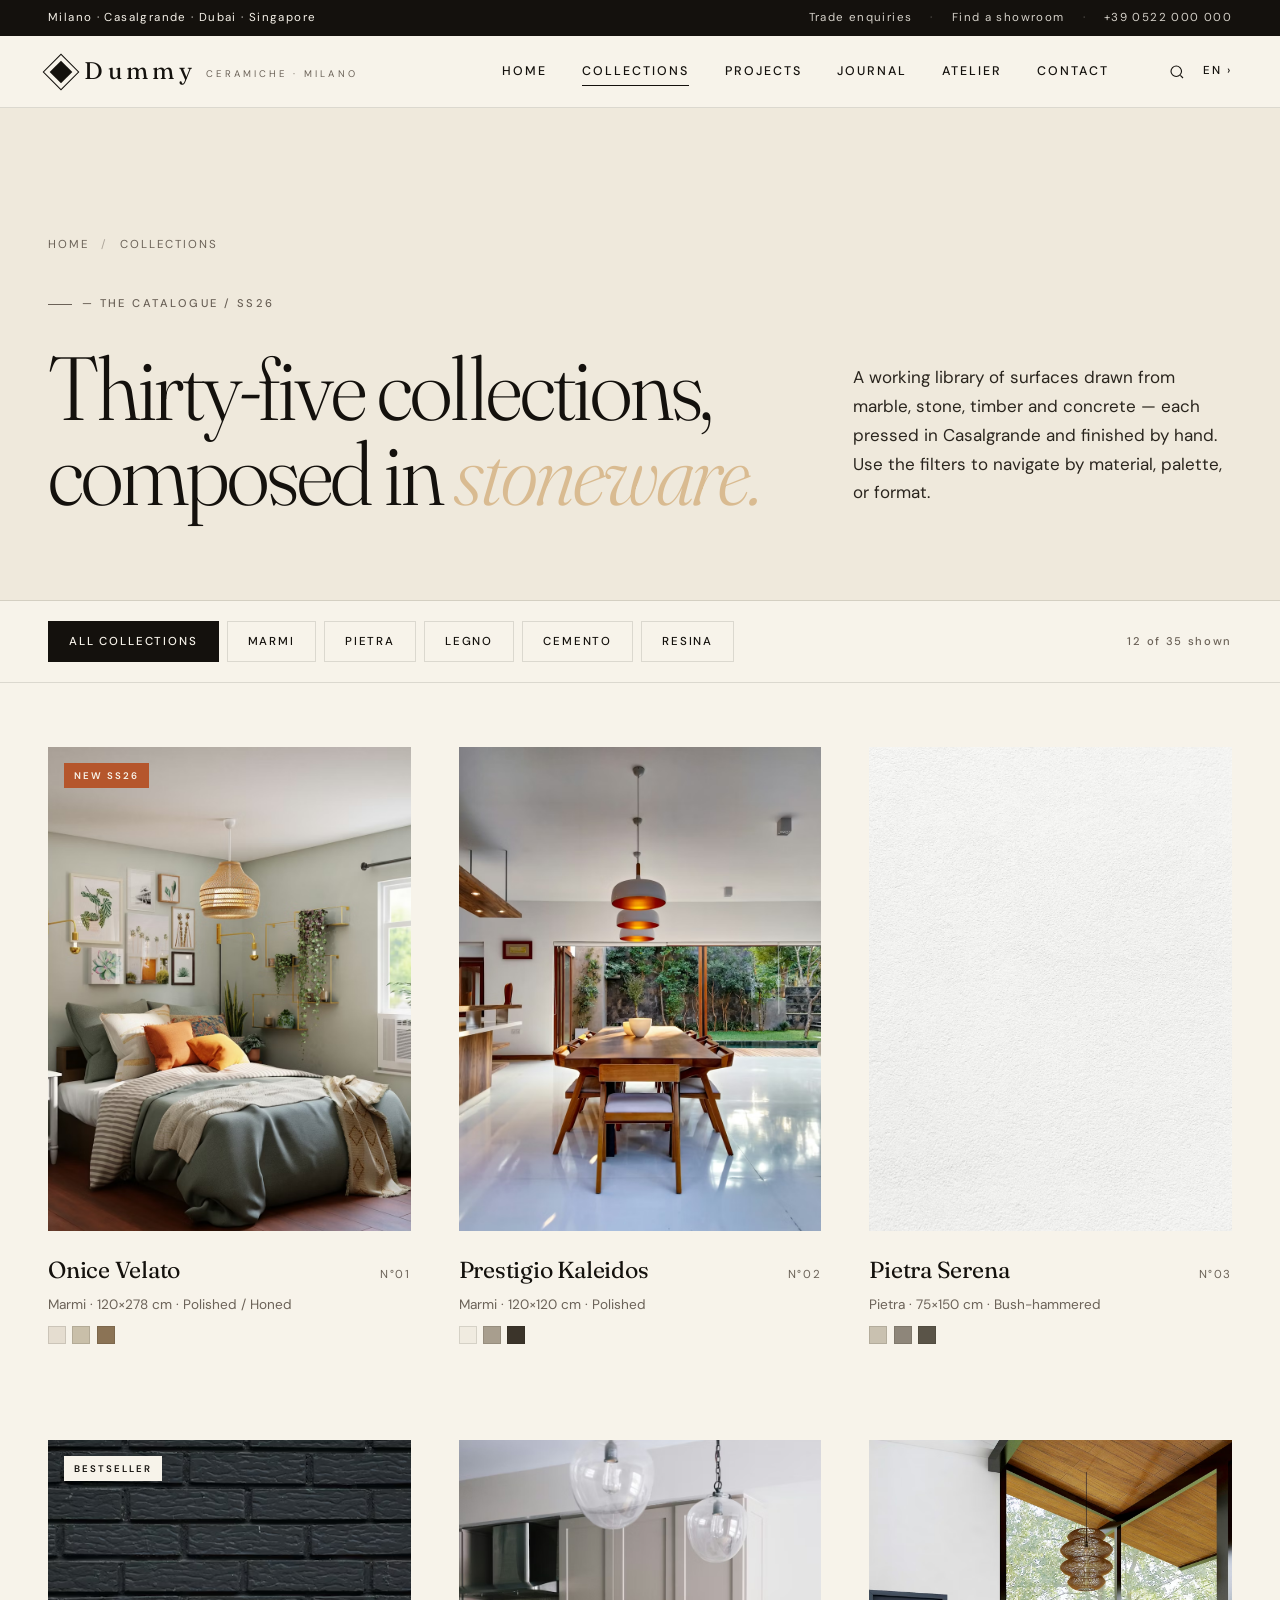
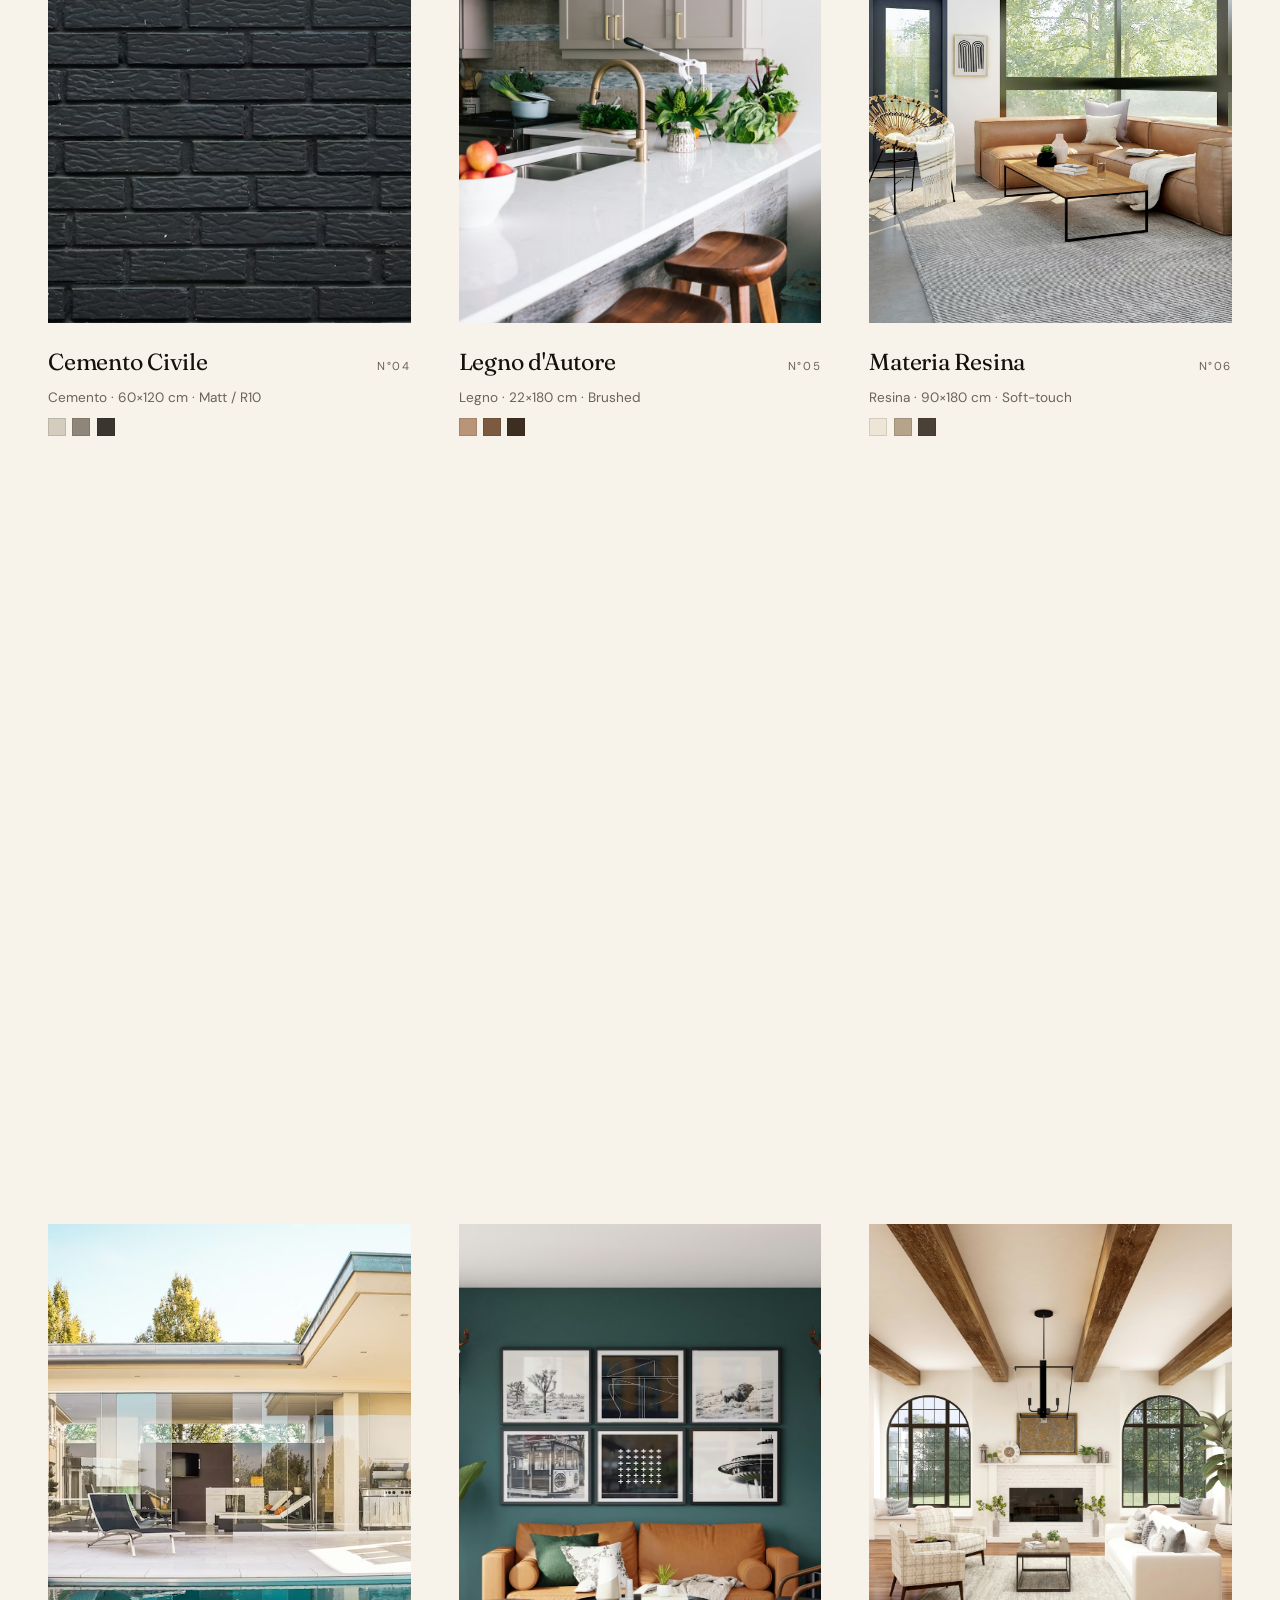
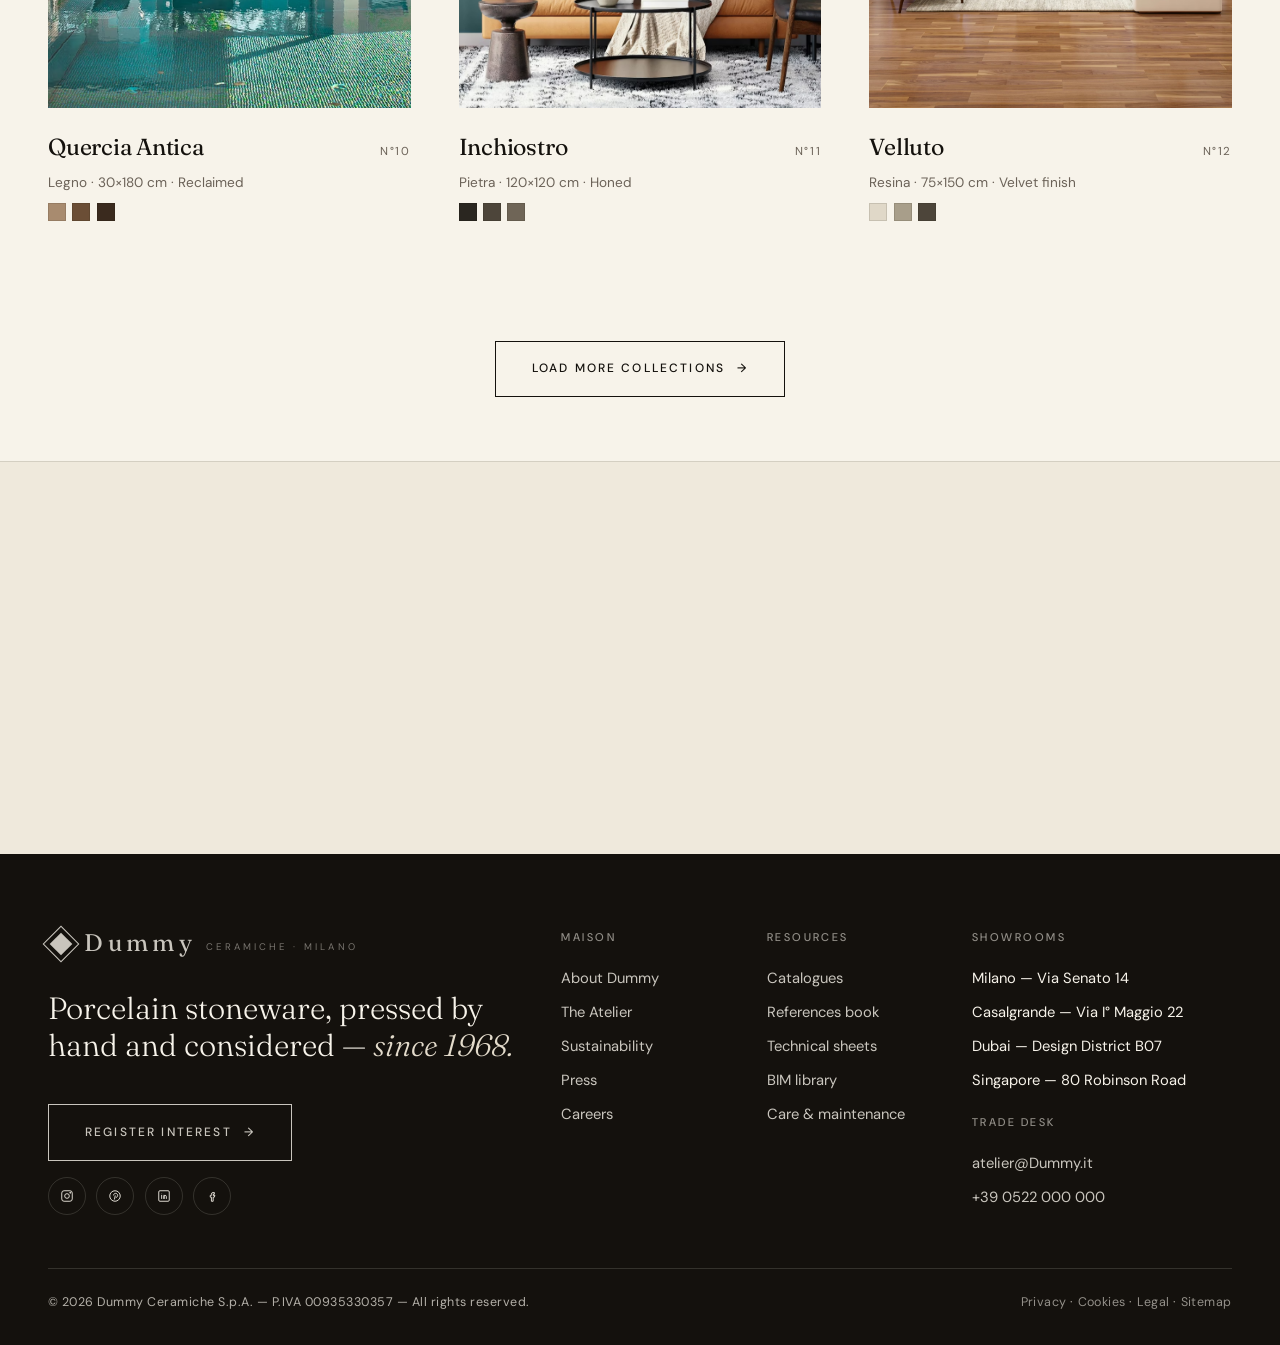
==== commit 5cd1754e: "images updates" ====
--- a/collections.html
+++ b/collections.html
@@ -3,8 +3,8 @@
 <head>
     <meta charset="UTF-8">
     <meta name="viewport" content="width=device-width, initial-scale=1.0">
-    <title>Collections — Strata Ceramiche</title>
-    <meta name="description" content="Explore the Strata Ceramiche catalogue — Marmi, Pietra, Legno and Cemento Civile, in formats from 60×120 to 120×278 cm.">
+    <title>Collections — Dummy Ceramiche</title>
+    <meta name="description" content="Explore the Dummy Ceramiche catalogue — Marmi, Pietra, Legno and Cemento Civile, in formats from 60×120 to 120×278 cm.">
 
     <link href="https://cdn.jsdelivr.net/npm/bootstrap@5.3.3/dist/css/bootstrap.min.css" rel="stylesheet">
 
@@ -37,7 +37,7 @@
     <div class="container-fluid px-4 px-lg-5">
         <a class="brand-mark navbar-brand" href="index.html">
             <span class="brand-glyph"></span>
-            <span class="brand-name">STRATA</span>
+            <span class="brand-name">Dummy</span>
             <span class="brand-sub d-none d-sm-inline">Ceramiche · Milano</span>
         </a>
         <button class="navbar-toggler" type="button" data-bs-toggle="collapse" data-bs-target="#mainNav">
@@ -67,7 +67,7 @@
     <div class="container-fluid px-4 px-lg-5">
 
         <ul class="breadcrumb-strata">
-            <li><a href="index.html">Strata</a></li>
+            <li><a href="index.html">Home</a></li>
             <li>Collections</li>
         </ul>
 
@@ -113,7 +113,7 @@
                 <a href="#" class="product-card reveal">
                     <div class="p-thumb">
                         <span class="p-tag p-tag--terra">New SS26</span>
-                        <img src="https://images.unsplash.com/photo-1615874959474-d609969a20ed?auto=format&fit=crop&w=900&q=80" alt="Onice Velato">
+                        <img src="assets/images/new-collection.avif" alt="Onice Velato">
                     </div>
                     <div class="p-header">
                         <span class="p-name">Onice Velato</span>
@@ -132,7 +132,7 @@
             <div class="col-md-6 col-lg-4" data-cat="marmi">
                 <a href="#" class="product-card reveal">
                     <div class="p-thumb">
-                        <img src="https://images.unsplash.com/photo-1604578762246-41134e37f9cc?auto=format&fit=crop&w=900&q=80" alt="Prestigio Kaleidos">
+                        <img src="assets/images/collection-1.avif" alt="Prestigio Kaleidos">
                     </div>
                     <div class="p-header">
                         <span class="p-name">Prestigio Kaleidos</span>
@@ -151,7 +151,7 @@
             <div class="col-md-6 col-lg-4" data-cat="pietra">
                 <a href="#" class="product-card reveal">
                     <div class="p-thumb">
-                        <img src="https://images.unsplash.com/photo-1604147706283-d7119b5b822c?auto=format&fit=crop&w=900&q=80" alt="Pietra Serena">
+                        <img src="assets/images/collection-2.avif" alt="Pietra Serena">
                     </div>
                     <div class="p-header">
                         <span class="p-name">Pietra Serena</span>
@@ -171,7 +171,7 @@
                 <a href="#" class="product-card reveal">
                     <div class="p-thumb">
                         <span class="p-tag">Bestseller</span>
-                        <img src="https://images.unsplash.com/photo-1604147495798-57beb5d6af73?auto=format&fit=crop&w=900&q=80" alt="Cemento Civile">
+                        <img src="assets/images/collection-4.avif" alt="Cemento Civile">
                     </div>
                     <div class="p-header">
                         <span class="p-name">Cemento Civile</span>
@@ -190,7 +190,7 @@
             <div class="col-md-6 col-lg-4" data-cat="legno">
                 <a href="#" class="product-card reveal">
                     <div class="p-thumb">
-                        <img src="https://images.unsplash.com/photo-1565538810643-b5bdb714032a?auto=format&fit=crop&w=900&q=80" alt="Legno d'Autore">
+                        <img src="assets/images/collection-3.avif" alt="Legno d'Autore">
                     </div>
                     <div class="p-header">
                         <span class="p-name">Legno d'Autore</span>
@@ -209,7 +209,7 @@
             <div class="col-md-6 col-lg-4" data-cat="resina">
                 <a href="#" class="product-card reveal">
                     <div class="p-thumb">
-                        <img src="https://images.unsplash.com/photo-1600210492493-0946911123ea?auto=format&fit=crop&w=900&q=80" alt="Materia Resina">
+                        <img src="assets/images/inspire.avif" alt="Materia Resina">
                     </div>
                     <div class="p-header">
                         <span class="p-name">Materia Resina</span>
@@ -228,7 +228,7 @@
             <div class="col-md-6 col-lg-4" data-cat="pietra">
                 <a href="#" class="product-card reveal">
                     <div class="p-thumb">
-                        <img src="https://images.unsplash.com/photo-1600585154340-be6161a56a0c?auto=format&fit=crop&w=900&q=80" alt="Travertino Riva">
+                        <img src="assets/images/blog-3.avif" alt="Travertino Riva">
                     </div>
                     <div class="p-header">
                         <span class="p-name">Travertino Riva</span>
@@ -248,7 +248,7 @@
                 <a href="#" class="product-card reveal">
                     <div class="p-thumb">
                         <span class="p-tag p-tag--terra">New SS26</span>
-                        <img src="https://images.unsplash.com/photo-1600566753086-00f18fe6ba68?auto=format&fit=crop&w=900&q=80" alt="Calacatta Aurelio">
+                        <img src="assets/images/hero-img-3.jpg" alt="Calacatta Aurelio">
                     </div>
                     <div class="p-header">
                         <span class="p-name">Calacatta Aurelio</span>
@@ -267,7 +267,7 @@
             <div class="col-md-6 col-lg-4" data-cat="cemento">
                 <a href="#" class="product-card reveal">
                     <div class="p-thumb">
-                        <img src="https://images.unsplash.com/photo-1600607687939-ce8a6c25118c?auto=format&fit=crop&w=900&q=80" alt="Eras Concrete">
+                        <img src="assets/images/blog-1.avif" alt="Eras Concrete">
                     </div>
                     <div class="p-header">
                         <span class="p-name">Eras</span>
@@ -286,7 +286,7 @@
             <div class="col-md-6 col-lg-4" data-cat="legno">
                 <a href="#" class="product-card reveal">
                     <div class="p-thumb">
-                        <img src="https://images.unsplash.com/photo-1582268611958-ebfd161ef9cf?auto=format&fit=crop&w=900&q=80" alt="Quercia Antica">
+                        <img src="assets/images/blog-2.avif" alt="Quercia Antica">
                     </div>
                     <div class="p-header">
                         <span class="p-name">Quercia Antica</span>
@@ -305,7 +305,7 @@
             <div class="col-md-6 col-lg-4" data-cat="pietra">
                 <a href="#" class="product-card reveal">
                     <div class="p-thumb">
-                        <img src="https://images.unsplash.com/photo-1615873968403-89e068629265?auto=format&fit=crop&w=900&q=80" alt="Inchiostro">
+                        <img src="assets/images/hero-img-2.avif" alt="Inchiostro">
                     </div>
                     <div class="p-header">
                         <span class="p-name">Inchiostro</span>
@@ -324,7 +324,7 @@
             <div class="col-md-6 col-lg-4" data-cat="resina">
                 <a href="#" class="product-card reveal">
                     <div class="p-thumb">
-                        <img src="https://images.unsplash.com/photo-1600210491892-03d54c0aaf87?auto=format&fit=crop&w=900&q=80" alt="Velluto">
+                        <img src="assets/images/hero-img-1.avif" alt="Velluto">
                     </div>
                     <div class="p-header">
                         <span class="p-name">Velluto</span>
@@ -370,7 +370,7 @@
                 <div class="footer-brand">
                     <a class="brand-mark" href="index.html">
                         <span class="brand-glyph"></span>
-                        <span class="brand-name">STRATA</span>
+                        <span class="brand-name">Dummy</span>
                         <span class="brand-sub">Ceramiche · Milano</span>
                     </a>
                 </div>
@@ -387,7 +387,7 @@
             <div class="col-6 col-lg-2">
                 <h6>Maison</h6>
                 <ul>
-                    <li><a href="#">About Strata</a></li>
+                    <li><a href="#">About Dummy</a></li>
                     <li><a href="#">The Atelier</a></li>
                     <li><a href="#">Sustainability</a></li>
                     <li><a href="#">Press</a></li>
@@ -416,7 +416,7 @@
                 </ul>
                 <h6 class="mt-4">Trade desk</h6>
                 <ul>
-                    <li><a href="mailto:atelier@strata.it">atelier@strata.it</a></li>
+                    <li><a href="mailto:atelier@Dummy.it">atelier@Dummy.it</a></li>
                     <li><a href="tel:+390522000000">+39 0522 000 000</a></li>
                 </ul>
             </div>
@@ -425,7 +425,7 @@
         <div class="footer-divider"></div>
 
         <div class="footer-bottom">
-            <div>© <span id="year"></span> Strata Ceramiche S.p.A. — P.IVA 00935330357 — All rights reserved.</div>
+            <div>© <span id="year"></span> Dummy Ceramiche S.p.A. — P.IVA 00935330357 — All rights reserved.</div>
             <div><a href="#">Privacy</a> · <a href="#">Cookies</a> · <a href="#">Legal</a> · <a href="#">Sitemap</a></div>
         </div>
     </div>
--- a/assets/css/style.css
+++ b/assets/css/style.css
@@ -86,7 +86,7 @@
 .h-display em {
     font-style: italic;
     font-weight: 300;
-    color: var(--ink);
+    color: #d9bb91;
 }
 
 .h-section {
@@ -371,12 +371,7 @@
 
 .hero-overlay {
     position: absolute; inset: 0;
-    background: linear-gradient(
-        180deg,
-        rgba(20,17,13,0.05) 0%,
-        rgba(20,17,13,0.0) 40%,
-        rgba(20,17,13,0.45) 100%
-    );
+    background: linear-gradient(180deg, rgba(20, 17, 13, 0.05) 0%, rgb(14 14 13 / 52%) 40%, rgb(20 17 13 / 85%) 100%);
     pointer-events: none;
 }
 
@@ -666,7 +661,7 @@
 
 .inspire-overlay {
     position: absolute; inset: 0;
-    background: linear-gradient(180deg, rgba(0,0,0,0.0) 50%, rgba(20,17,13,0.55) 100%);
+    background: linear-gradient(180deg, rgb(0 0 0 / 55%) 50%, rgba(20, 17, 13, 0.55) 100%);
     pointer-events: none;
 }
 
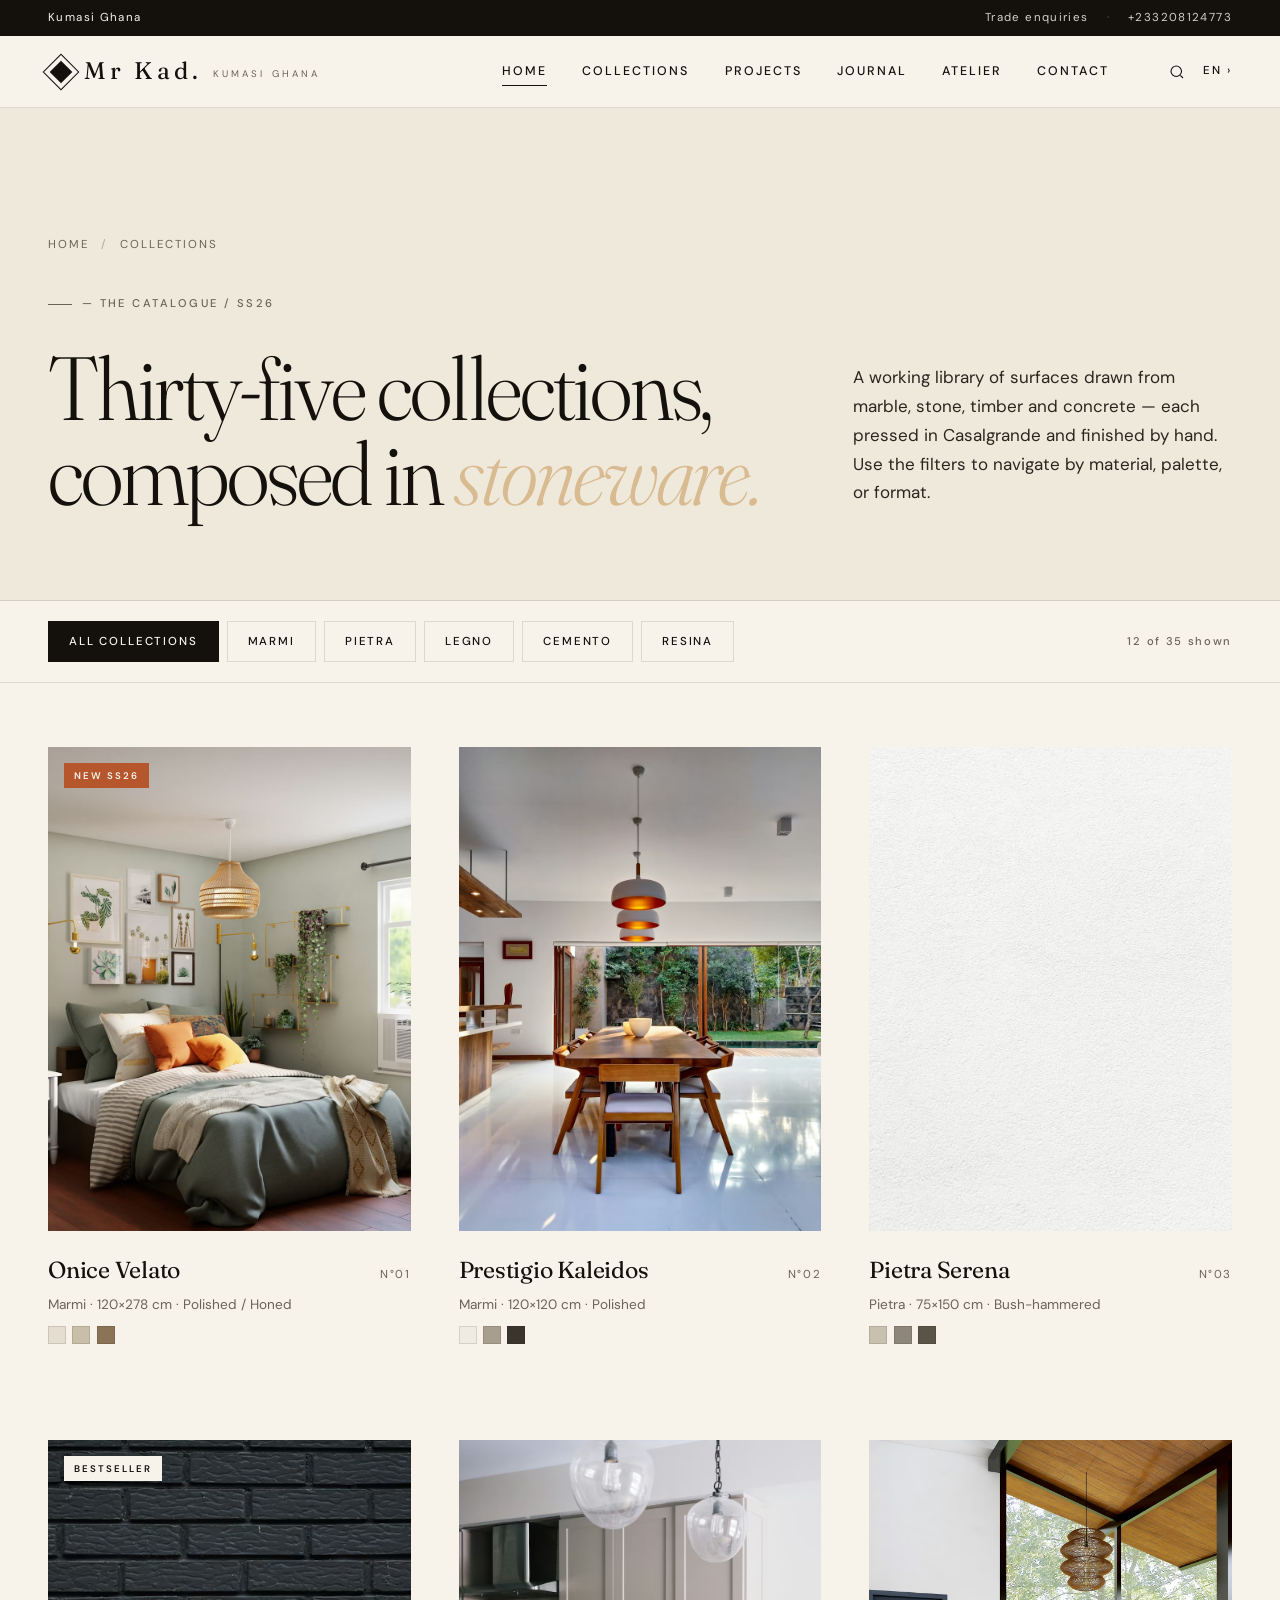
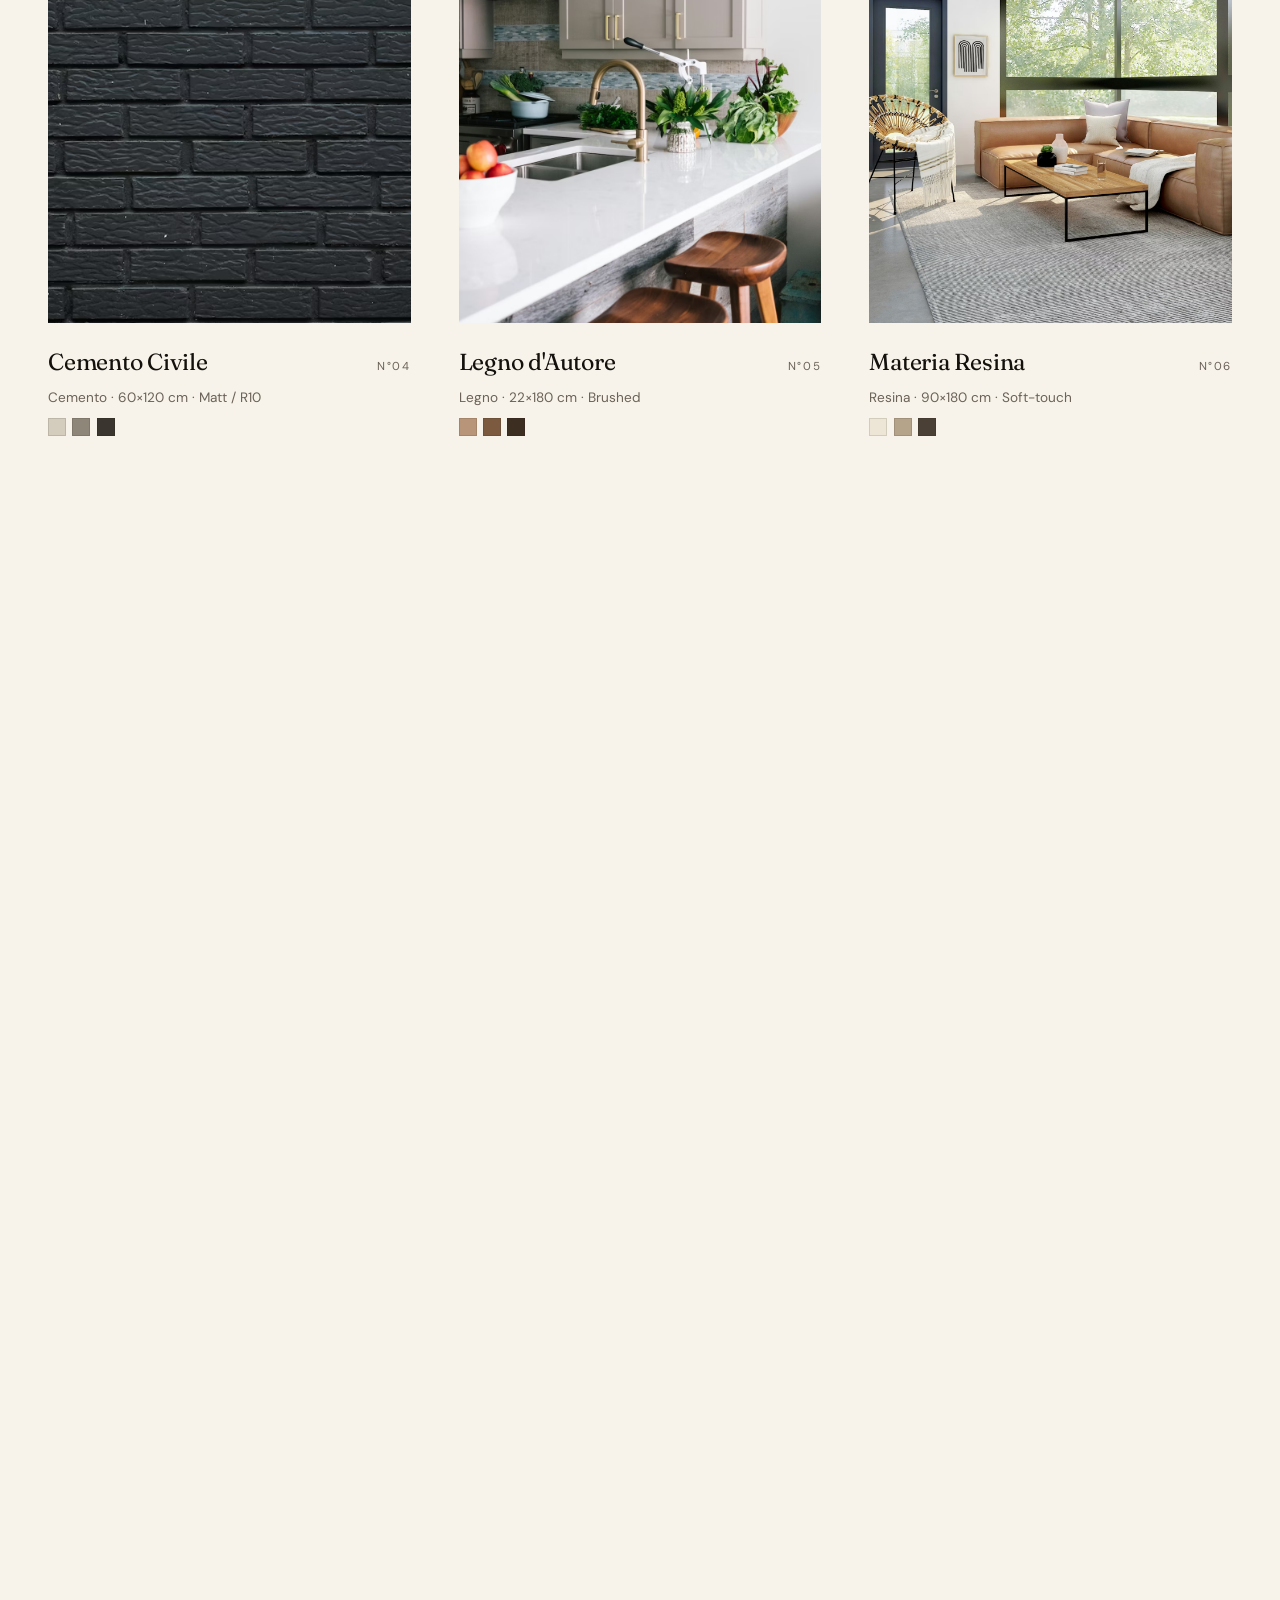
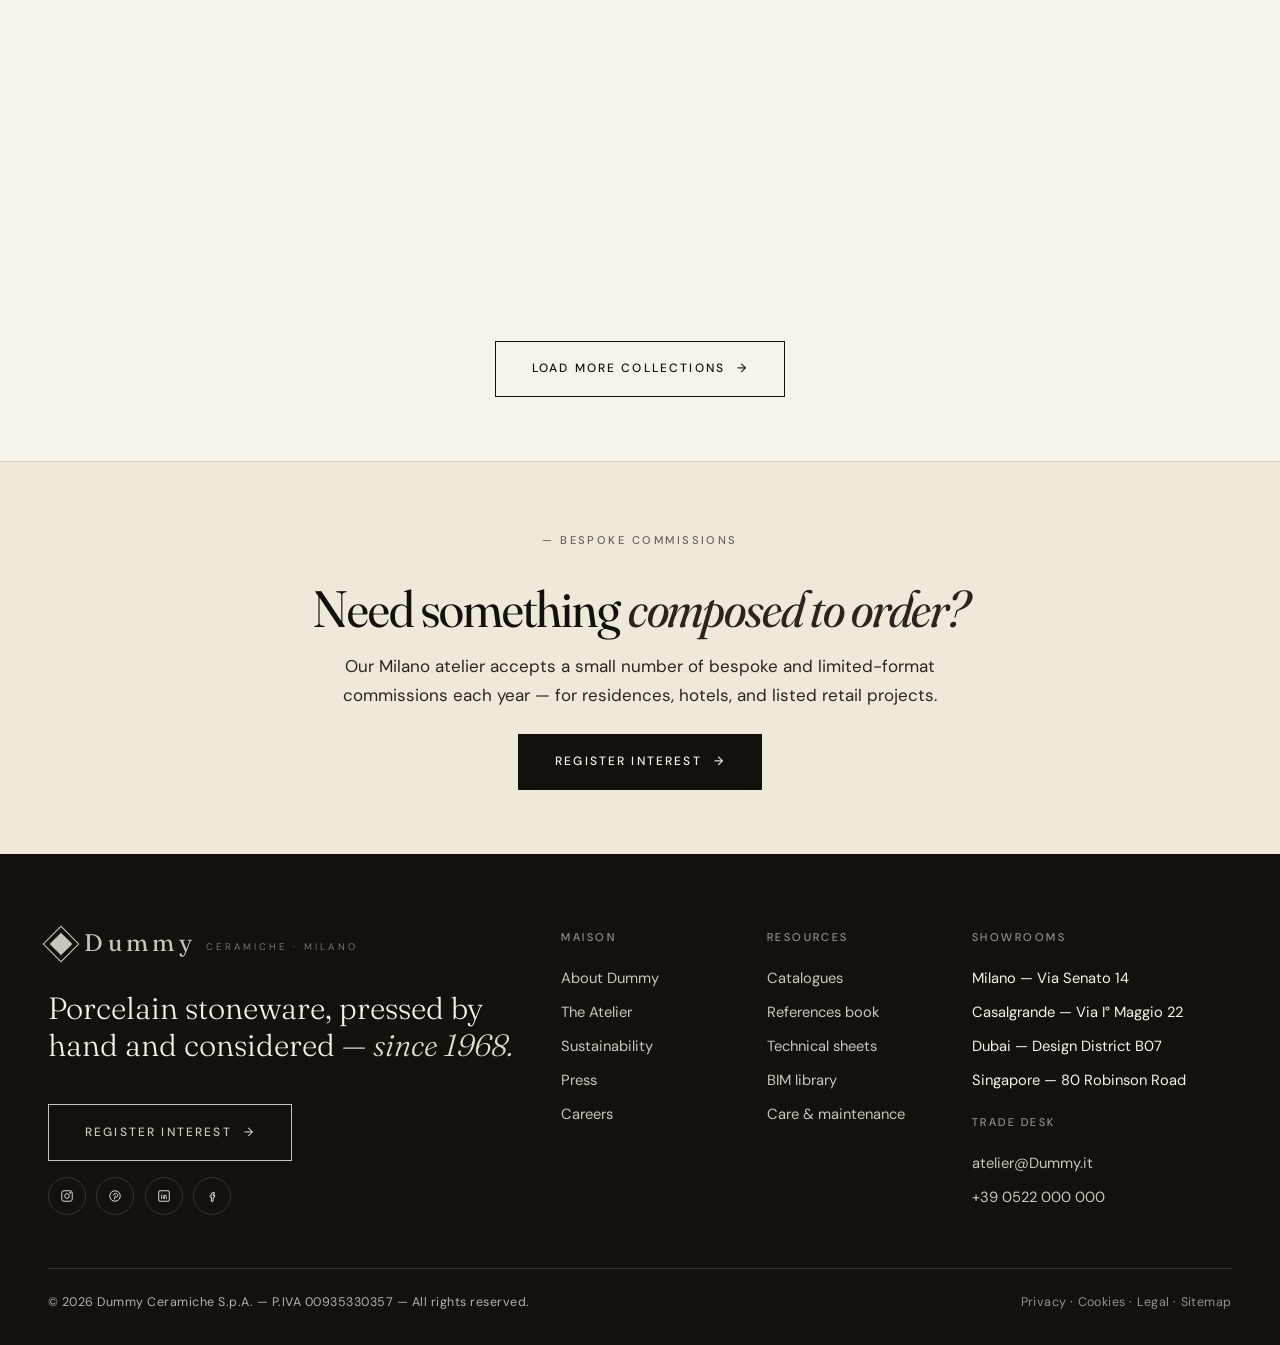
==== commit 212735e4: "naviagation updates" ====
--- a/collections.html
+++ b/collections.html
@@ -20,13 +20,13 @@
 <div class="utility-bar d-none d-md-block">
     <div class="container-fluid px-4 px-lg-5">
         <div class="d-flex justify-content-between align-items-center">
-            <div><span>Milano · Casalgrande · Dubai · Singapore</span></div>
+            <div>
+                <span>Kumasi Ghana</span>
+            </div>
             <div>
                 <a href="register.html">Trade enquiries</a>
                 <span class="sep">·</span>
-                <a href="#">Find a showroom</a>
-                <span class="sep">·</span>
-                <a href="tel:+390522000000">+39 0522 000 000</a>
+                <a href="tel:+233208124773">+233208124773</a>
             </div>
         </div>
     </div>
@@ -35,23 +35,27 @@
 <!-- ========== NAVIGATION ========== -->
 <nav class="navbar navbar-strata navbar-expand-lg">
     <div class="container-fluid px-4 px-lg-5">
+
         <a class="brand-mark navbar-brand" href="index.html">
             <span class="brand-glyph"></span>
-            <span class="brand-name">Dummy</span>
-            <span class="brand-sub d-none d-sm-inline">Ceramiche · Milano</span>
+            <span class="brand-name">Mr Kad.</span>
+            <span class="brand-sub d-none d-sm-inline">Kumasi Ghana</span>
         </a>
+
         <button class="navbar-toggler" type="button" data-bs-toggle="collapse" data-bs-target="#mainNav">
             <span class="navbar-toggler-icon"></span>
         </button>
+
         <div class="collapse navbar-collapse justify-content-end" id="mainNav">
             <ul class="navbar-nav align-items-lg-center">
-                <li class="nav-item"><a class="nav-link" href="index.html">Home</a></li>
-                <li class="nav-item"><a class="nav-link active" href="collections.html">Collections</a></li>
-                <li class="nav-item"><a class="nav-link" href="index.html#projects">Projects</a></li>
-                <li class="nav-item"><a class="nav-link" href="index.html#journal">Journal</a></li>
-                <li class="nav-item"><a class="nav-link" href="index.html#atelier">Atelier</a></li>
+                <li class="nav-item"><a class="nav-link active" href="index.html">Home</a></li>
+                <li class="nav-item"><a class="nav-link" href="collections.html">Collections</a></li>
+                <li class="nav-item"><a class="nav-link" href="#projects">Projects</a></li>
+                <li class="nav-item"><a class="nav-link" href="#journal">Journal</a></li>
+                <li class="nav-item"><a class="nav-link" href="#atelier">Atelier</a></li>
                 <li class="nav-item"><a class="nav-link" href="register.html">Contact</a></li>
-                <li class="nav-item d-flex align-items-center gap-2 ms-lg-3 ps-lg-3">
+
+                <li class="nav-item d-flex align-items-center gap-2 ms-lg-3 ps-lg-3 border-start-lg">
                     <button class="nav-icon-btn" aria-label="Search">
                         <svg width="18" height="18" viewBox="0 0 24 24" fill="none" stroke="currentColor" stroke-width="1.5"><circle cx="11" cy="11" r="7"/><path d="m20 20-3.5-3.5"/></svg>
                     </button>
